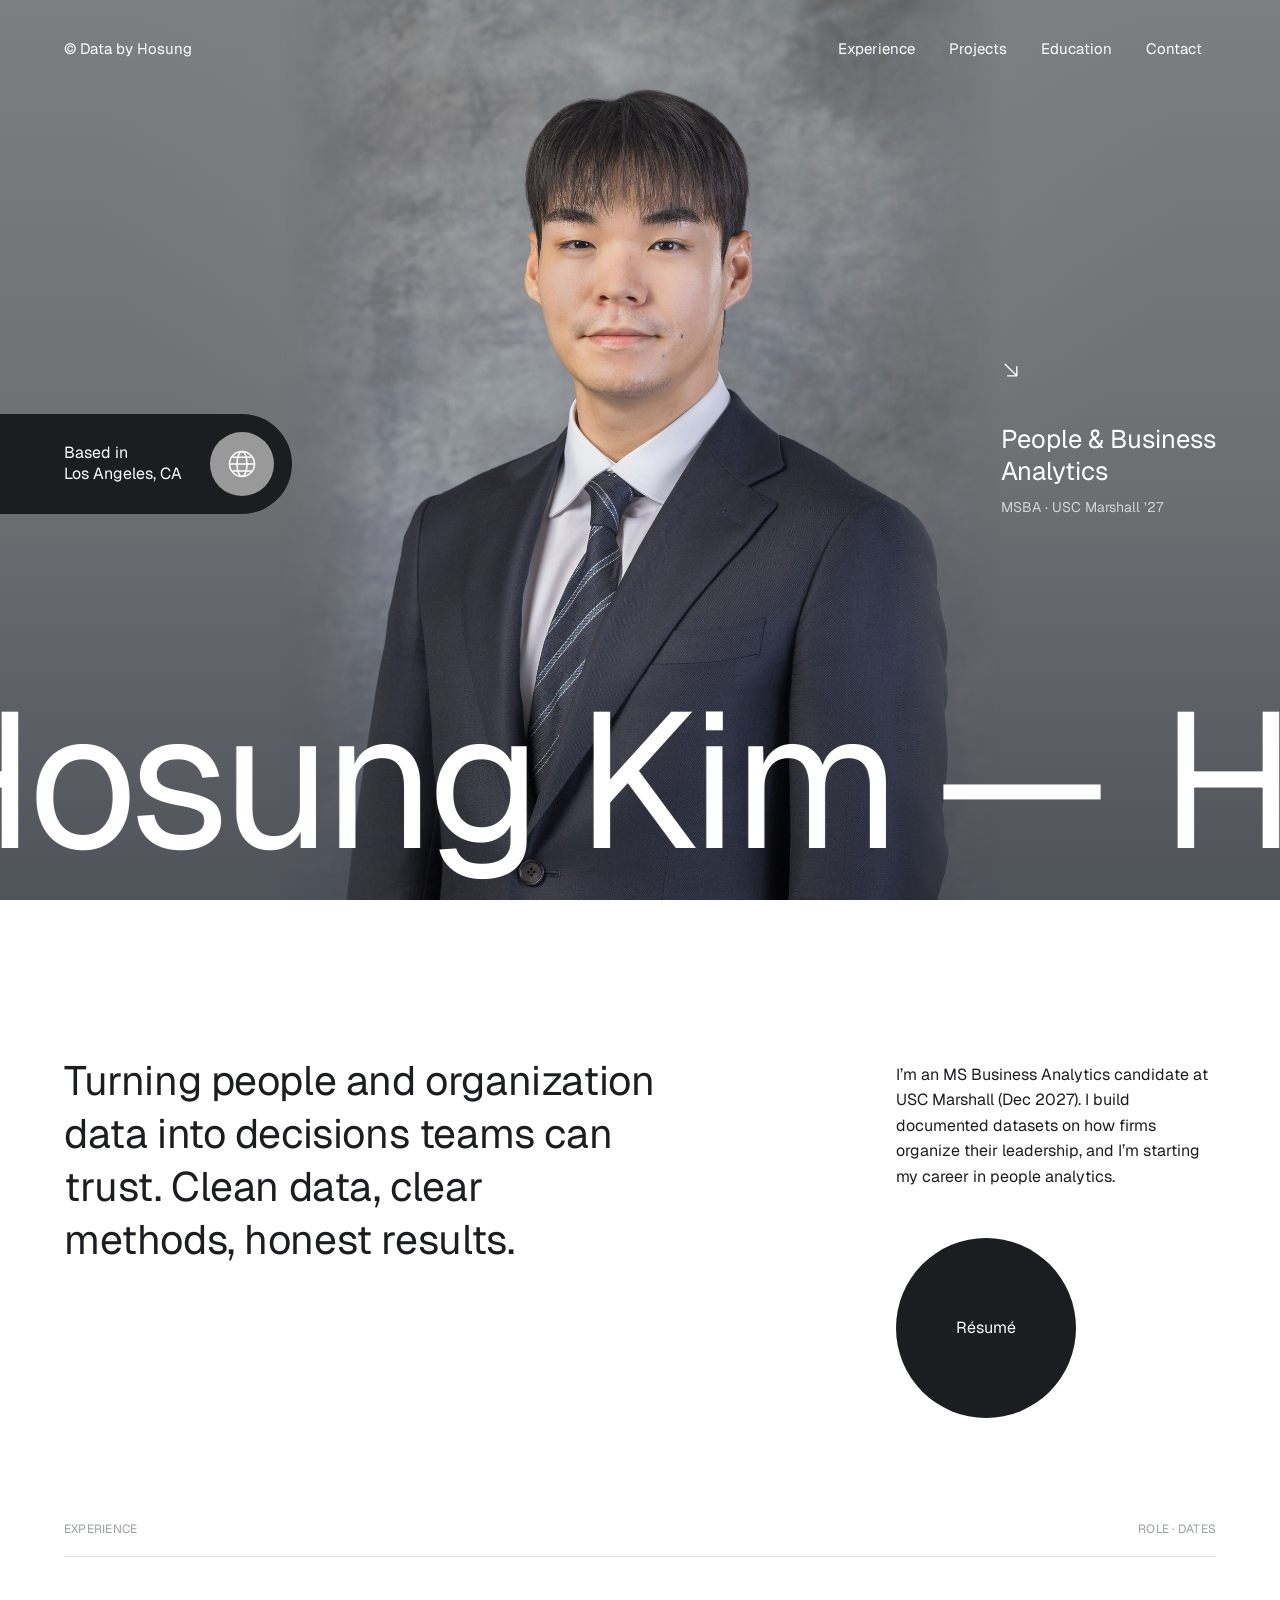
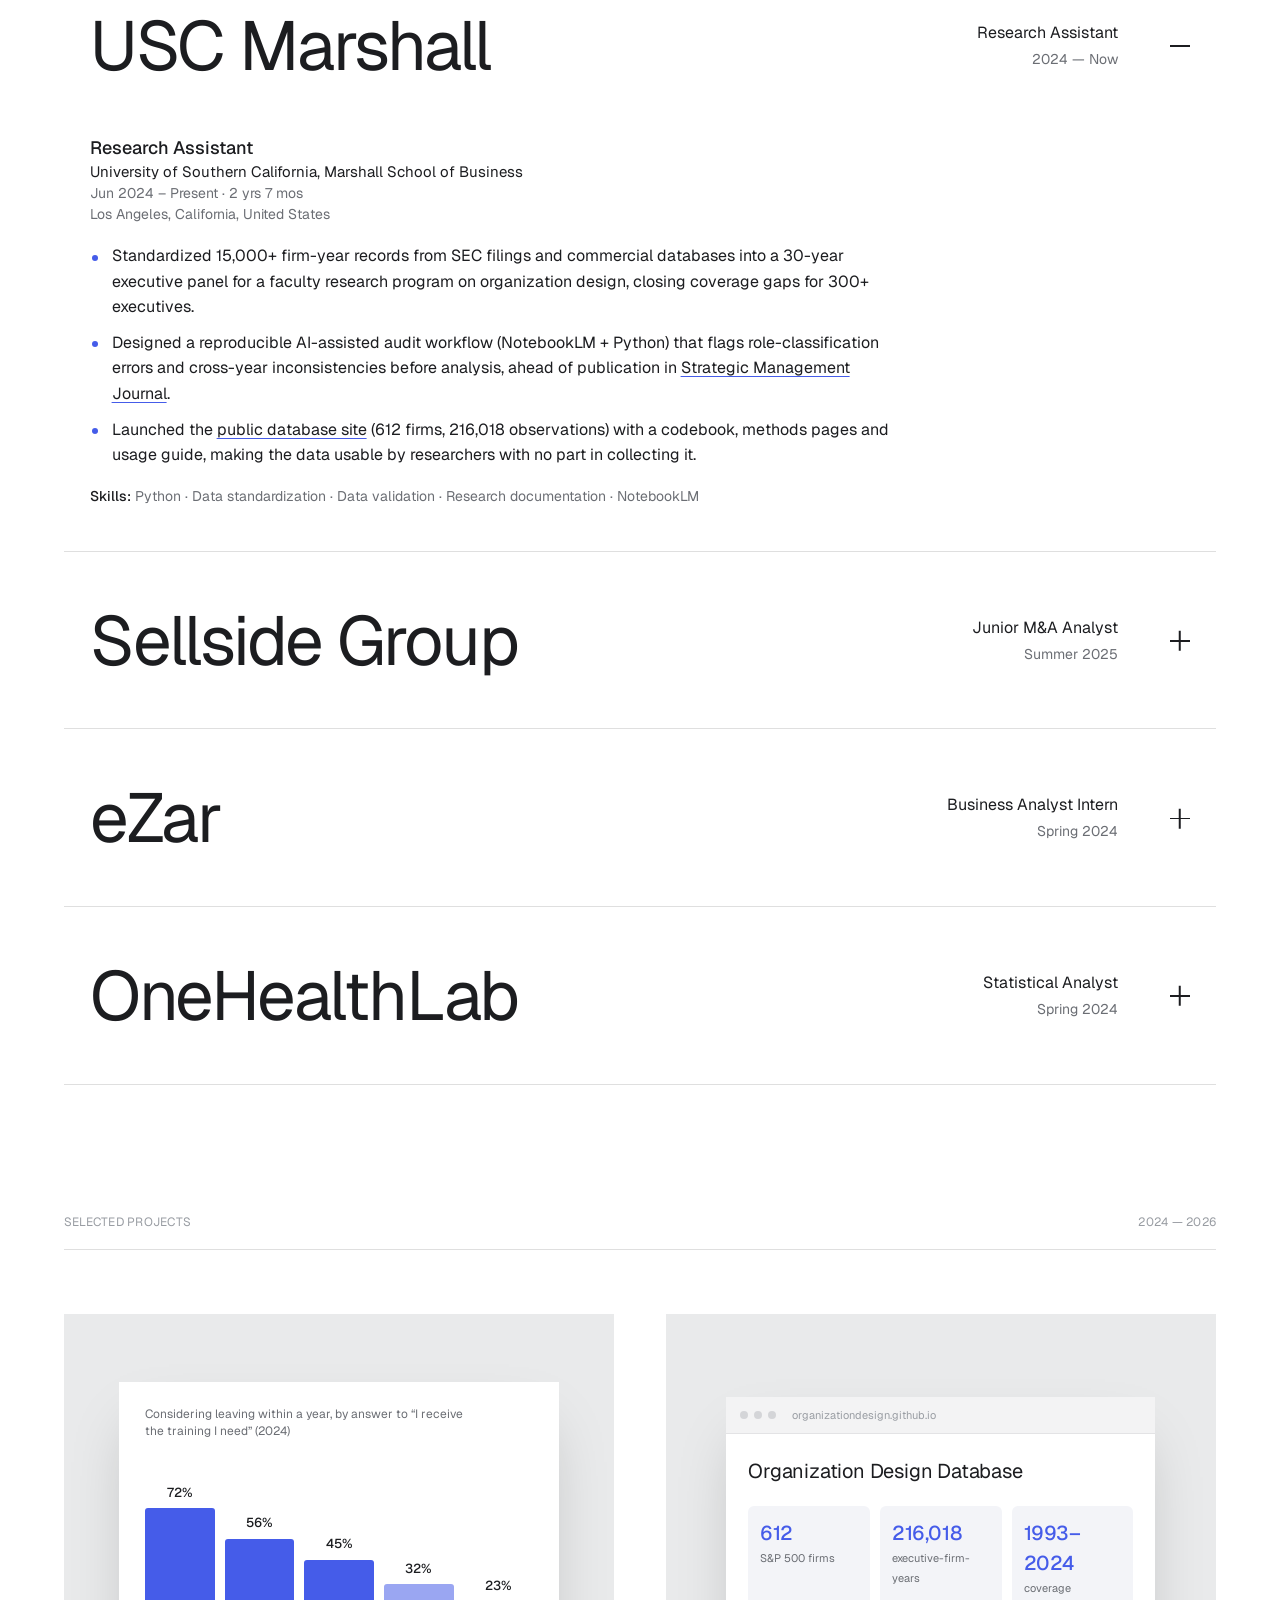
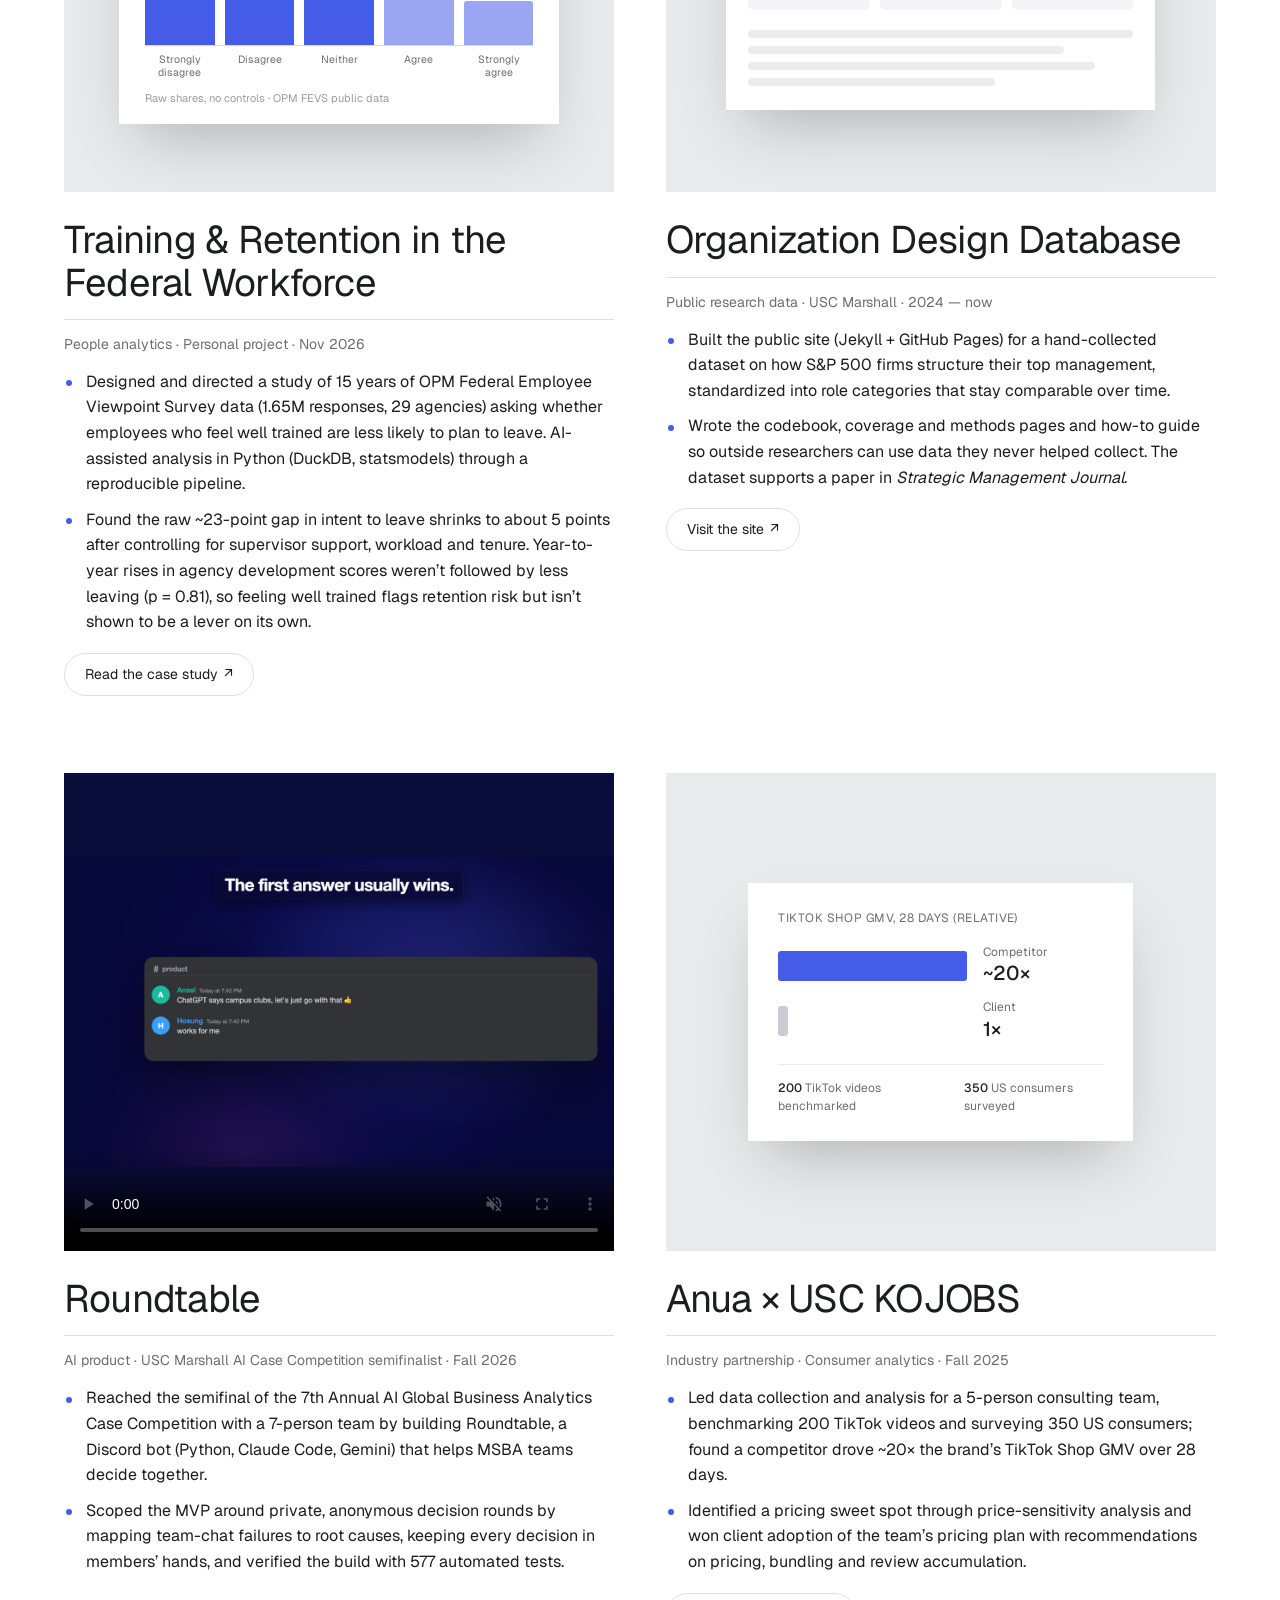
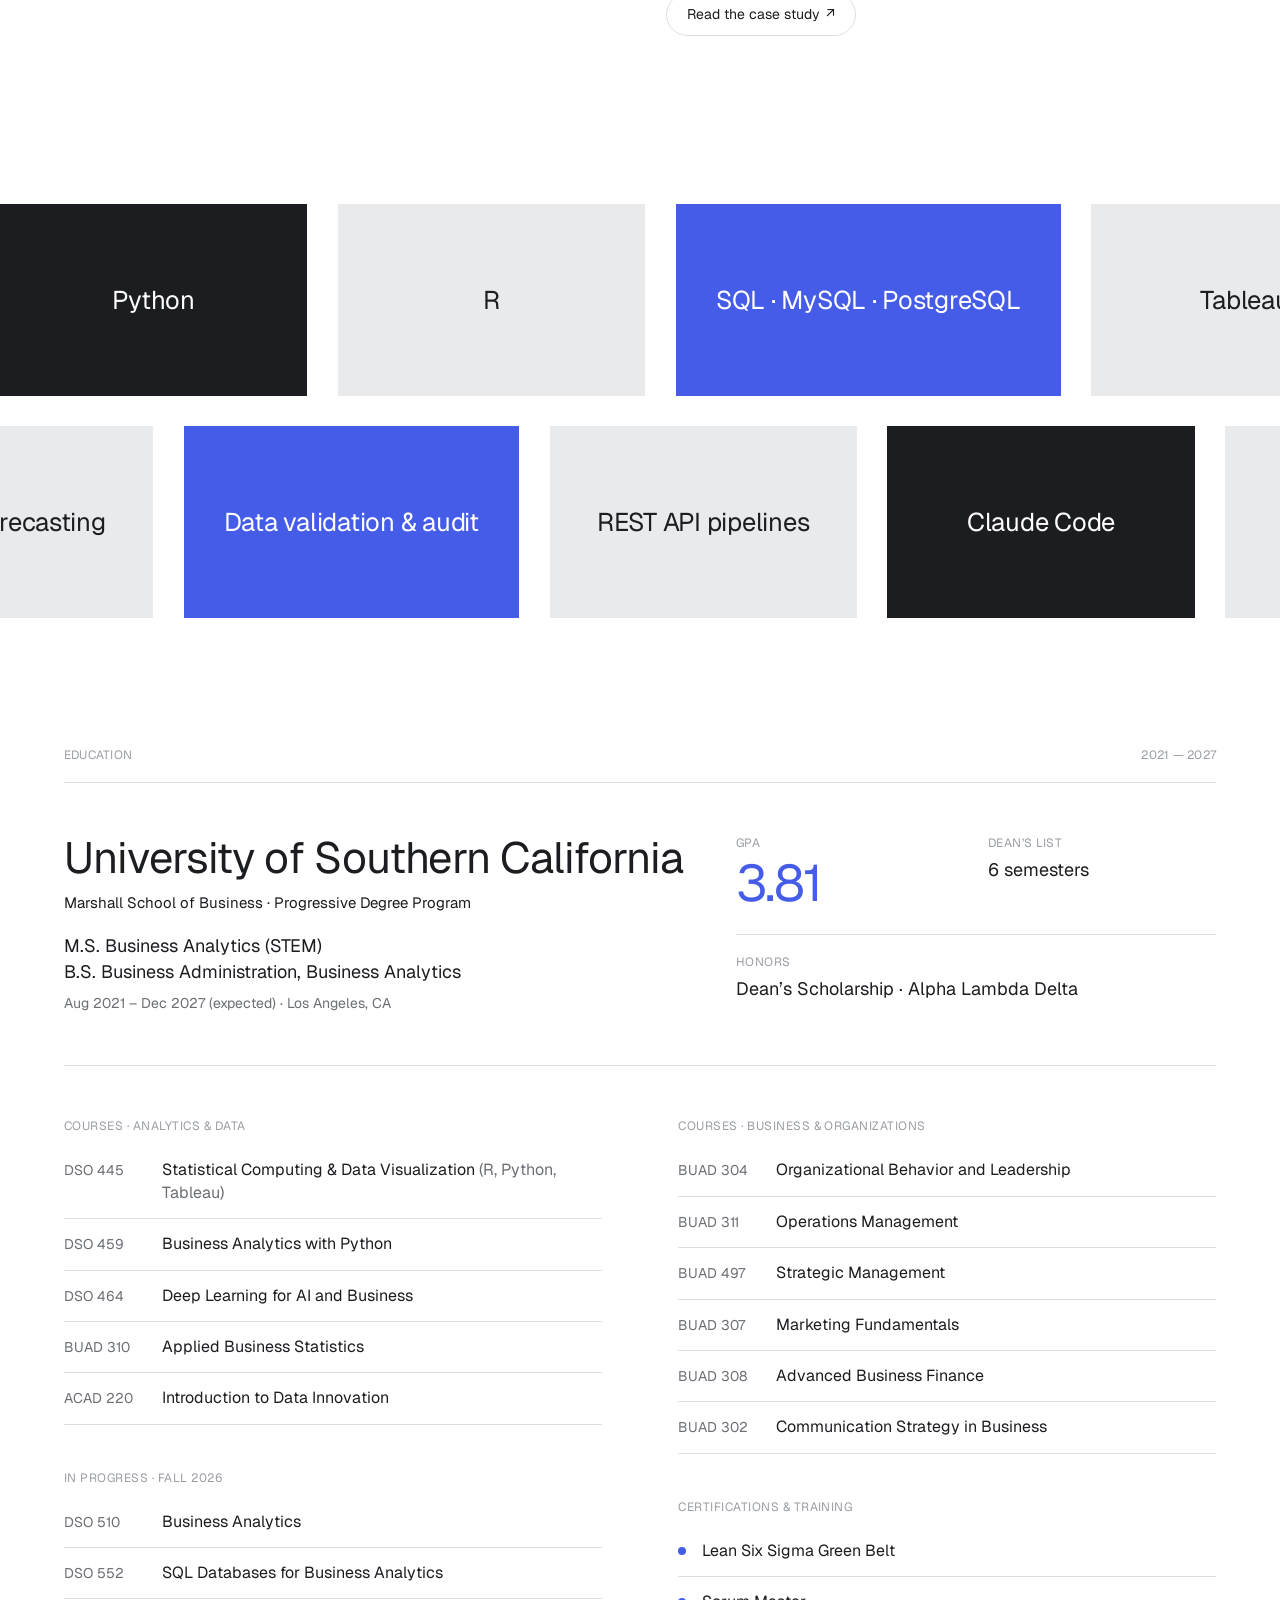
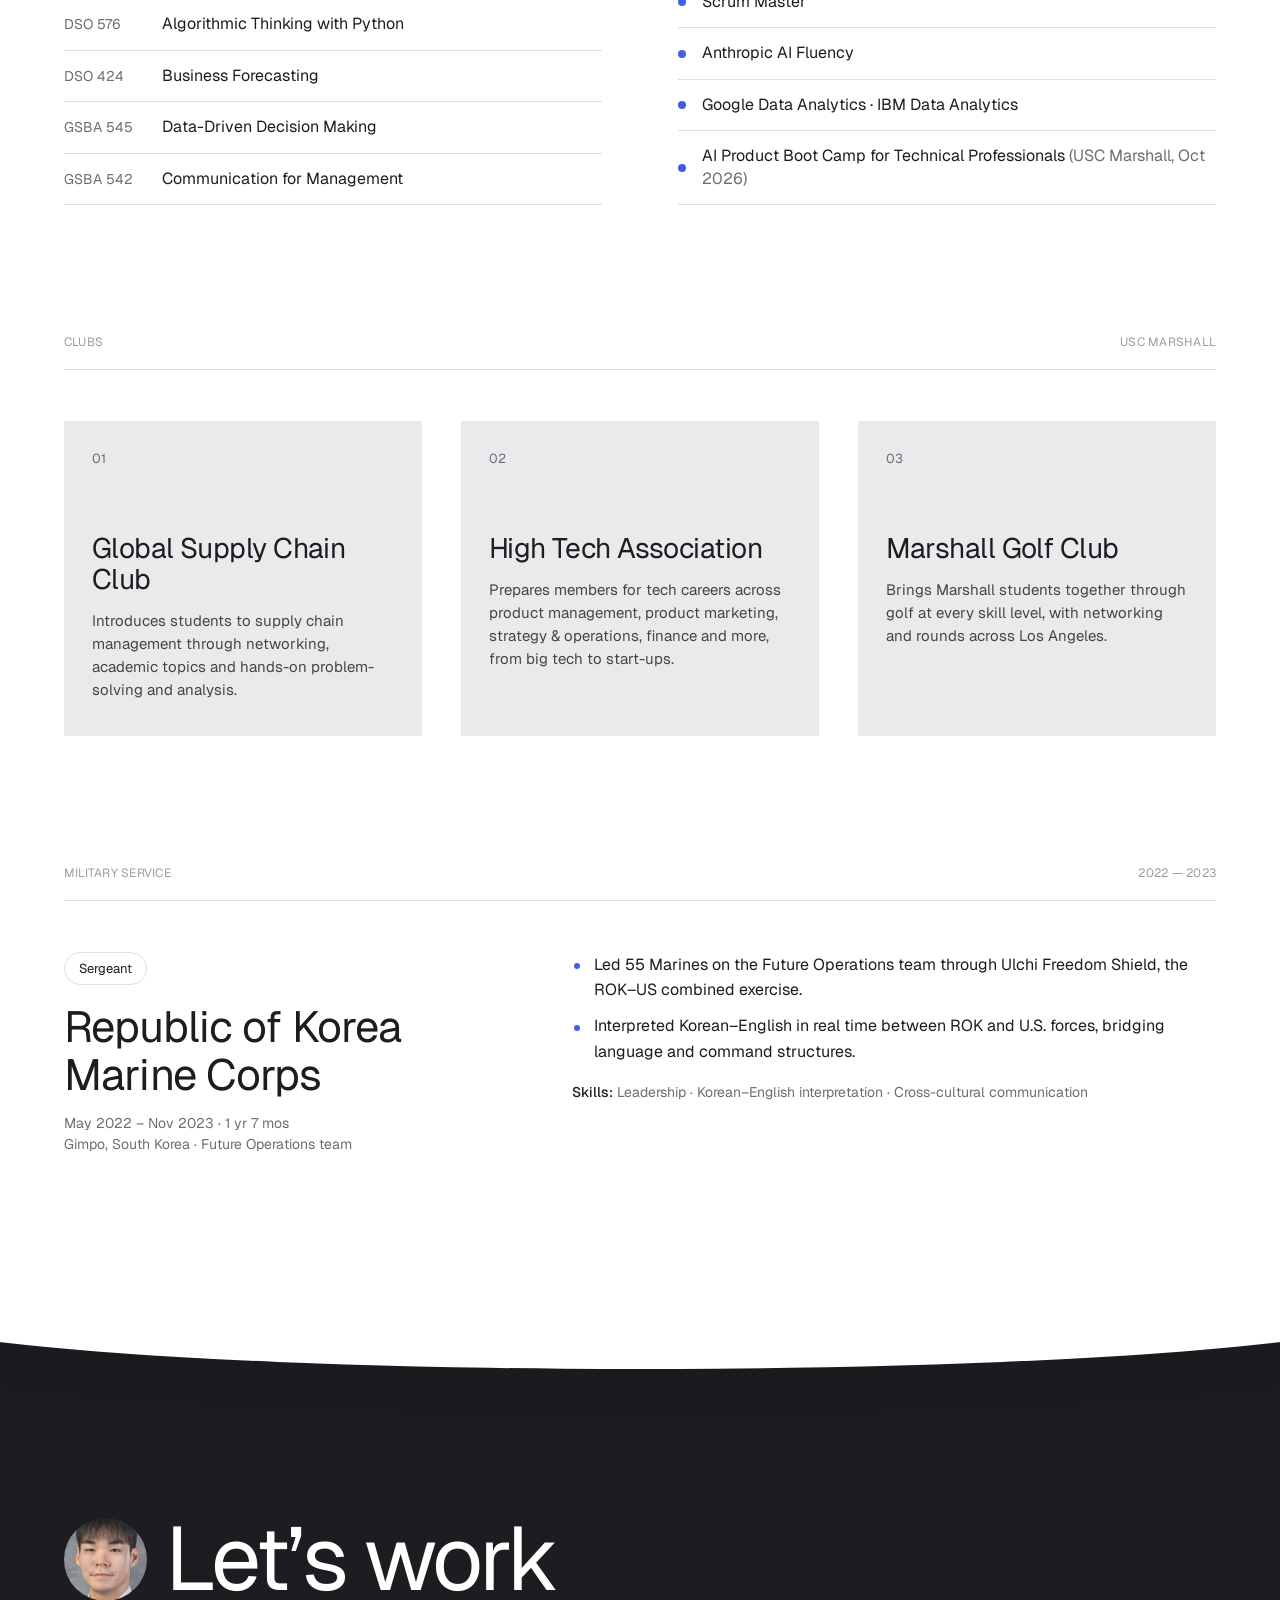
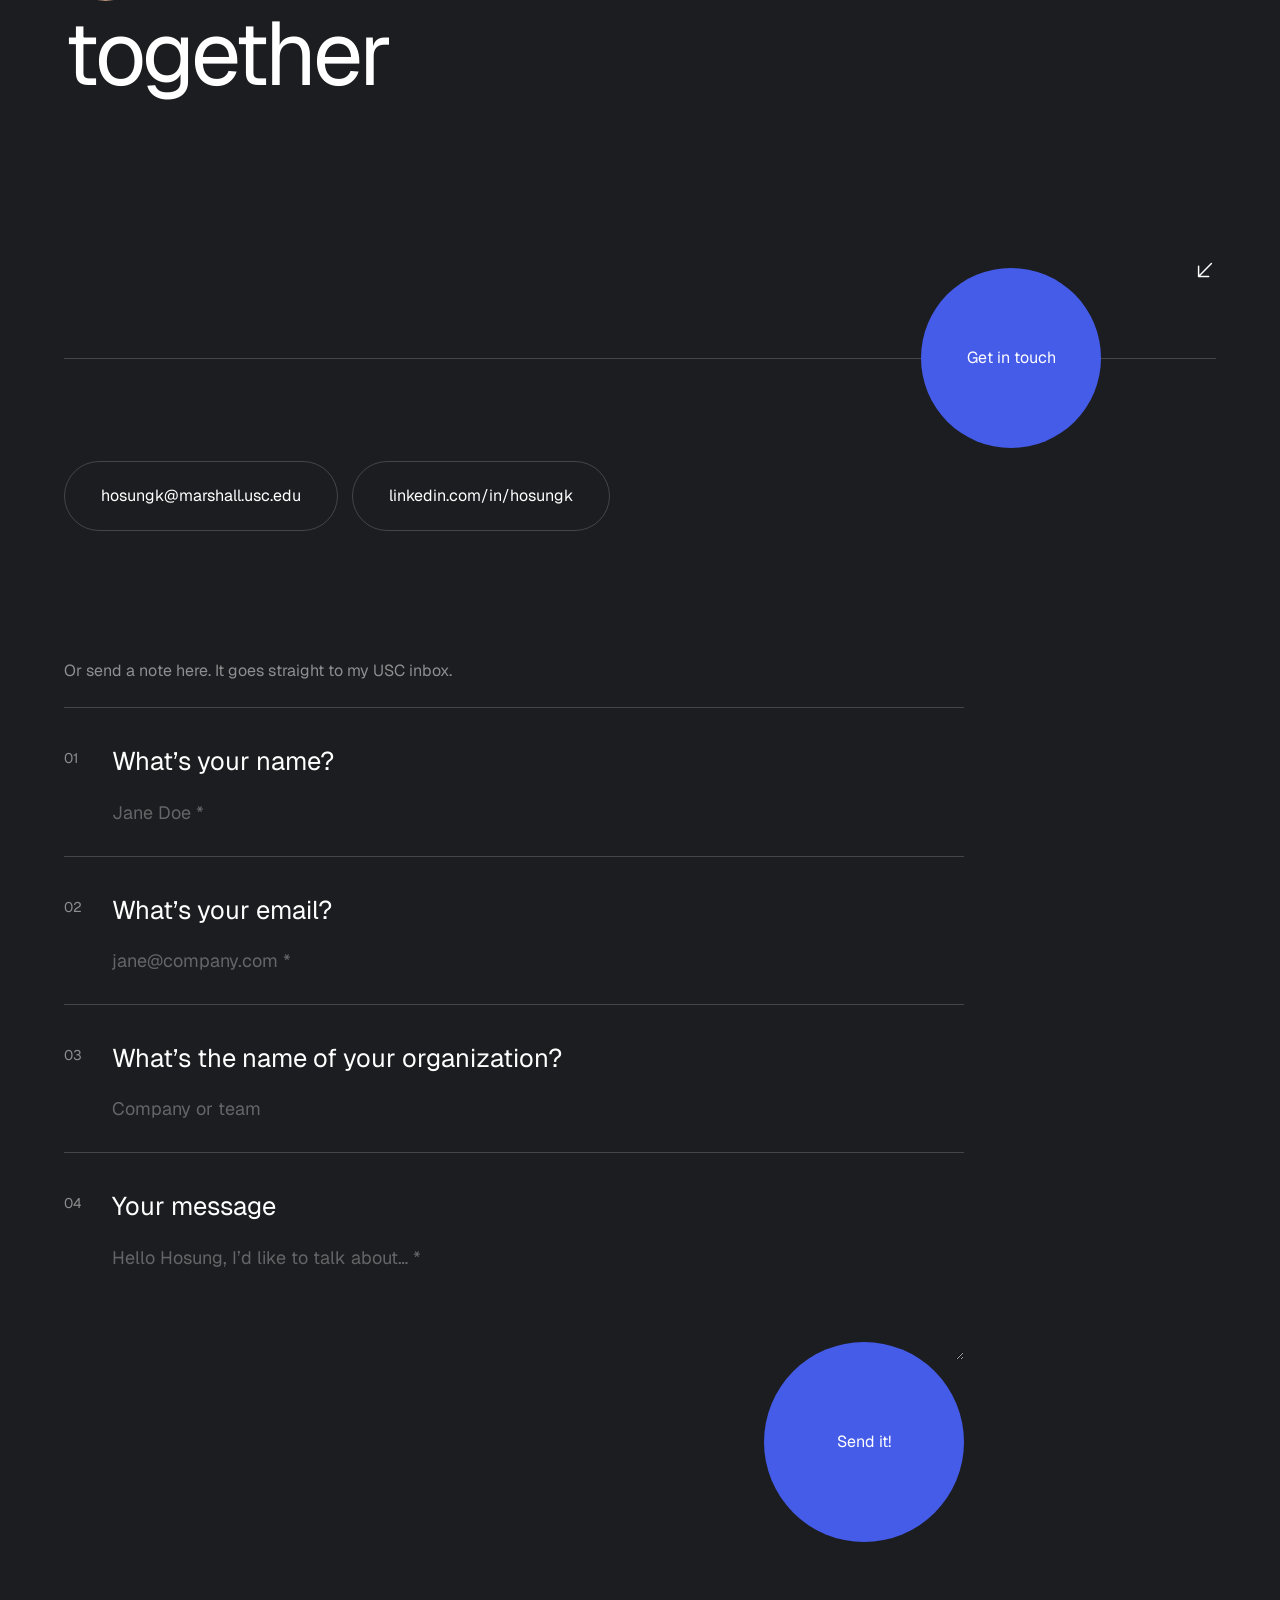
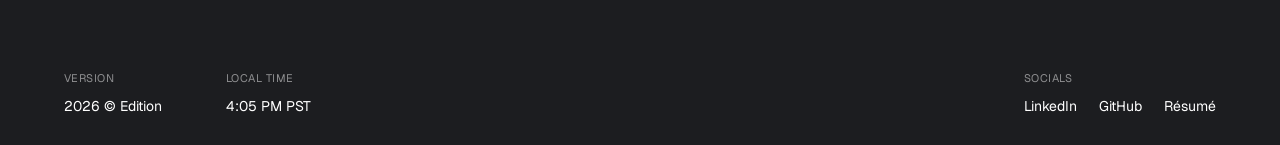
==== index.html @ b9abf01d "Publish personal website Home page, two case studies (FEVS training & retention, Anua x USC KOJOBS)," ====
<!doctype html>
<html lang="en">
<head>
<meta charset="utf-8">
<meta name="viewport" content="width=device-width, initial-scale=1, viewport-fit=cover">
<title>Hosung Kim · People & Business Analytics</title>
<meta name="description" content="Hosung Kim: MS Business Analytics candidate at USC Marshall (December 2027), focused on people analytics and organization data.">
<meta property="og:title" content="Hosung Kim · People & Business Analytics">
<meta property="og:description" content="MSBA candidate at USC Marshall. Research assistant on organization design data; people analytics focus.">
<meta property="og:image" content="assets/hosung-portrait.jpg">
<link rel="icon" href="data:image/svg+xml,%3Csvg xmlns='http://www.w3.org/2000/svg' viewBox='0 0 64 64'%3E%3Ccircle cx='32' cy='32' r='32' fill='%231c1d20'/%3E%3Ctext x='32' y='42' font-family='Arial' font-size='28' fill='white' text-anchor='middle'%3EH%3C/text%3E%3C/svg%3E">
<link rel="preconnect" href="https://fonts.googleapis.com">
<link rel="preconnect" href="https://fonts.gstatic.com" crossorigin>
<link rel="stylesheet" href="https://fonts.googleapis.com/css2?family=Geist:wght@300;400;500;600&display=swap">
<link rel="stylesheet" href="styles.css?v=8">
</head>
<body class="is-loading">

<!-- Preloader: greetings flash, then the panel lifts away with a curved edge -->
<div class="loader" id="loader" aria-hidden="true">
  <p class="loader-word"><span class="dot"></span><span id="loader-word">Hello</span></p>
  <svg class="loader-curve" viewBox="0 0 1000 100" preserveAspectRatio="none"><path d="M0 0 Q500 100 1000 0 Z"/></svg>
</div>

<!-- Top navigation (sits over the hero) -->
<nav class="topnav" aria-label="Main">
  <a class="logo" href="#top" aria-label="Hosung Kim, back to top">
    <span class="copy">©</span>
    <span class="logo-roll"><span class="logo-a">Data by Hosung</span><span class="logo-b">Hosung Kim</span></span>
  </a>
  <ul>
    <li><a class="navlink magnetic" href="#experience">Experience</a></li>
    <li><a class="navlink magnetic" href="#projects">Projects</a></li>
    <li><a class="navlink magnetic" href="#education">Education</a></li>
    <li><a class="navlink magnetic" href="#contact">Contact</a></li>
  </ul>
</nav>

<!-- Floating menu button + slide-out panel (appears after the hero) -->
<button class="menu-btn magnetic" id="menu-btn" type="button" aria-label="Open menu" aria-expanded="false" aria-controls="menu-panel">
  <span class="bars"></span>
</button>
<div class="menu-overlay" id="menu-overlay"></div>
<aside class="menu-panel" id="menu-panel" aria-label="Site menu">
  <svg class="menu-curve" viewBox="0 0 100 1000" preserveAspectRatio="none" aria-hidden="true"><path d="M100 0 Q-100 500 100 1000 Z"/></svg>
  <div class="menu-inner">
    <p class="eyebrow">Navigation</p>
    <ul class="menu-links">
      <li><a href="#top">Home</a></li>
      <li><a href="#experience">Experience</a></li>
      <li><a href="#projects">Projects</a></li>
      <li><a href="#education">Education</a></li>
      <li><a href="#clubs">Clubs</a></li>
      <li><a href="#service">Service</a></li>
      <li><a href="#contact">Contact</a></li>
    </ul>
    <p class="eyebrow">Socials</p>
    <ul class="menu-socials">
      <li><a href="https://www.linkedin.com/in/hosungk" target="_blank" rel="noopener">LinkedIn</a></li>
      <li><a href="https://github.com/HosungKim48" target="_blank" rel="noopener">GitHub</a></li>
      <li><a href="assets/Hosung_Kim_Resume.pdf" target="_blank" rel="noopener">Résumé</a></li>
    </ul>
  </div>
</aside>

<main id="top">

  <!-- ============ HERO ============ -->
  <header class="hero">
    <img class="hero-photo" src="assets/hosung-portrait.jpg" alt="Portrait of Hosung Kim" width="1400" height="1750" fetchpriority="high">

    <div class="hero-pill">
      <p>Based in<br>Los Angeles, CA</p>
      <span class="globe" aria-hidden="true">
        <svg viewBox="0 0 24 24"><circle cx="12" cy="12" r="10"/><ellipse class="spin" cx="12" cy="12" rx="4" ry="10"/><path d="M2 12h20M4.5 6.5h15M4.5 17.5h15"/></svg>
      </span>
    </div>

    <div class="hero-role">
      <svg class="arrow" viewBox="0 0 24 24" aria-hidden="true"><path d="M5 5l14 14M19 8v11H8"/></svg>
      <p>People &amp; Business<br>Analytics</p>
      <p class="sub">MSBA · USC Marshall ’27</p>
    </div>

    <div class="marquee" aria-hidden="true">
      <div class="marquee-track" id="marquee">
        <span>Hosung Kim —</span><span>Hosung Kim —</span><span>Hosung Kim —</span>
      </div>
    </div>
    <h1 class="sr-only">Hosung Kim, people and business analytics</h1>
  </header>

  <!-- ============ INTRO ============ -->
  <section class="intro wrap" aria-label="Introduction">
    <p class="intro-lead reveal">Turning people and organization data into decisions teams can trust. Clean data, clear methods, honest results.</p>
    <div class="intro-side reveal">
      <p>I’m an MS Business Analytics candidate at USC Marshall (Dec 2027). I build documented datasets on how firms organize their leadership, and I’m starting my career in people analytics.</p>
      <a class="circle-btn dark magnetic" href="assets/Hosung_Kim_Resume.pdf" target="_blank" rel="noopener">
        <span class="fill"></span><span class="label">Résumé</span>
      </a>
    </div>
  </section>

  <!-- ============ EXPERIENCE ============ -->
  <section class="experience wrap" id="experience" aria-labelledby="exp-title">
    <div class="sec-head">
      <h2 id="exp-title" class="eyebrow">Experience</h2>
      <span class="eyebrow">Role · Dates</span>
    </div>

    <ul class="exp-list">

      <li class="exp" data-preview="0">
        <button class="exp-row" type="button" aria-expanded="false" aria-controls="exp-1">
          <span class="exp-co">USC Marshall</span>
          <span class="exp-meta"><span class="exp-role">Research Assistant</span><span class="exp-dates">2024 — Now</span></span>
          <span class="plus" aria-hidden="true"></span>
        </button>
        <div class="exp-body" id="exp-1">
          <div class="exp-inner">
            <div class="li-head">
              <div>
                <p class="li-title">Research Assistant</p>
                <p class="li-org">University of Southern California, Marshall School of Business</p>
                <p class="li-dim"><span class="dur" data-start="2024-06" data-end="present">Jun 2024 – Present</span></p>
                <p class="li-dim">Los Angeles, California, United States</p>
              </div>
            </div>
            <ul class="li-bullets">
              <li>Standardized 15,000+ firm-year records from SEC filings and commercial databases into a 30-year executive panel for a faculty research program on organization design, closing coverage gaps for 300+ executives.</li>
              <li>Designed a reproducible AI-assisted audit workflow (NotebookLM + Python) that flags role-classification errors and cross-year inconsistencies before analysis, ahead of publication in <a href="https://sms.onlinelibrary.wiley.com/doi/10.1002/smj.70029" target="_blank" rel="noopener">Strategic Management Journal</a>.</li>
              <li>Launched the <a href="https://organizationdesign.github.io/homepage/" target="_blank" rel="noopener">public database site</a> (612 firms, 216,018 observations) with a codebook, methods pages and usage guide, making the data usable by researchers with no part in collecting it.</li>
            </ul>
            <p class="li-skills"><strong>Skills:</strong> Python · Data standardization · Data validation · Research documentation · NotebookLM</p>
          </div>
        </div>
      </li>

      <li class="exp" data-preview="1">
        <button class="exp-row" type="button" aria-expanded="false" aria-controls="exp-2">
          <span class="exp-co">Sellside Group</span>
          <span class="exp-meta"><span class="exp-role">Junior M&amp;A Analyst</span><span class="exp-dates">Summer 2025</span></span>
          <span class="plus" aria-hidden="true"></span>
        </button>
        <div class="exp-body" id="exp-2">
          <div class="exp-inner">
            <div class="li-head">
              <div>
                <p class="li-title">Junior M&amp;A Analyst</p>
                <p class="li-org">Sellside Group</p>
                <p class="li-dim"><span class="dur" data-start="2025-05" data-end="2025-08">May 2025 – Aug 2025</span></p>
                <p class="li-dim">Dallas, Texas, United States</p>
              </div>
            </div>
            <ul class="li-bullets">
              <li>Presented deal rationale in 8 CEO meetings after running owner outreach for 3 lower-middle-market engagements (one buy-side, two sell-side) ahead of CIM delivery.</li>
              <li>Built repeatable sourcing, screening and outreach workflows by designing a HubSpot screening rubric from client mandate criteria, narrowing 100+ companies to 5 qualified targets.</li>
              <li>Wrote strategic-fit and competitive-dynamics assessments used in client CIMs by analyzing each business’s cost structure, customer concentration and supply-chain position.</li>
            </ul>
            <p class="li-skills"><strong>Skills:</strong> HubSpot CRM · Market screening · Business analysis · Client communication</p>
          </div>
        </div>
      </li>

      <li class="exp" data-preview="2">
        <button class="exp-row" type="button" aria-expanded="false" aria-controls="exp-3">
          <span class="exp-co">eZar</span>
          <span class="exp-meta"><span class="exp-role">Business Analyst Intern</span><span class="exp-dates">Spring 2024</span></span>
          <span class="plus" aria-hidden="true"></span>
        </button>
        <div class="exp-body" id="exp-3">
          <div class="exp-inner">
            <div class="li-head">
              <div>
                <p class="li-title">Business Analyst Intern</p>
                <p class="li-org">eZar · Internship</p>
                <p class="li-dim"><span class="dur" data-start="2024-04" data-end="2024-07">Apr 2024 – Jul 2024</span></p>
                <p class="li-dim">Seoul, South Korea · Hybrid</p>
              </div>
            </div>
            <ul class="li-bullets">
              <li>Built Python scripts that pulled selected financial metrics for a changing list of companies from external data APIs into the web platform, keeping client-facing data current without manual updates.</li>
              <li>Reworked API requests to fetch only the fields the platform displayed, reducing data transferred and speeding up page loads for users.</li>
              <li>Worked with the team to identify which financial metrics mattered most to investors, focusing data collection on the highest-priority figures.</li>
            </ul>
            <p class="li-skills"><strong>Skills:</strong> Python · REST APIs · Data pipelines · Automation</p>
          </div>
        </div>
      </li>

      <li class="exp" data-preview="3">
        <button class="exp-row" type="button" aria-expanded="false" aria-controls="exp-4">
          <span class="exp-co">OneHealthLab</span>
          <span class="exp-meta"><span class="exp-role">Statistical Analyst</span><span class="exp-dates">Spring 2024</span></span>
          <span class="plus" aria-hidden="true"></span>
        </button>
        <div class="exp-body" id="exp-4">
          <div class="exp-inner">
            <div class="li-head">
              <div>
                <p class="li-title">Statistical Analyst</p>
                <p class="li-org">OneHealthLab · Contract</p>
                <p class="li-dim"><span class="dur" data-start="2024-05" data-end="2024-06">May 2024 – Jun 2024</span></p>
                <p class="li-dim">Seoul, South Korea · Hybrid</p>
              </div>
            </div>
            <ul class="li-bullets">
              <li>Built an analysis-ready COVID-19 transmission network in R from raw case-level outbreak records, standardizing inconsistent records and resolving links between cases.</li>
              <li>Applied statistical methods to find patterns in the transmission networks, verifying output accuracy for the research team.</li>
              <li>Built data visualizations that contributed to a study published in <em>Emerging Infectious Diseases</em> (CDC), July 2025.</li>
            </ul>
            <p class="li-skills"><strong>Skills:</strong> R · Data cleaning · Network analysis · Data visualization</p>
          </div>
        </div>
      </li>
    </ul>

    <!-- Cursor-following preview (desktop only) -->
    <div class="preview" id="preview" aria-hidden="true">
      <div class="preview-slider" id="preview-slider">
        <div class="pv pv-1"><span class="pv-k">Executive panel</span><span class="pv-n">15,000+</span><span class="pv-s">firm-year records standardized</span></div>
        <div class="pv pv-2"><span class="pv-k">Deal sourcing</span><span class="pv-n">100+ → 5</span><span class="pv-s">companies screened to qualified targets</span></div>
        <div class="pv pv-3"><span class="pv-k">Data pipelines</span><span class="pv-n">API → web</span><span class="pv-s">client data kept current, no manual pulls</span></div>
        <div class="pv pv-4"><span class="pv-k">Published study</span><span class="pv-n">CDC · EID</span><span class="pv-s">visualizations for a 2025 journal article</span></div>
      </div>
      <span class="preview-cta">Open</span>
    </div>
  </section>

  <!-- ============ PROJECTS ============ -->
  <section class="projects wrap" id="projects" aria-labelledby="proj-title">
    <div class="sec-head">
      <h2 id="proj-title" class="eyebrow">Selected projects</h2>
      <span class="eyebrow">2024 — 2026</span>
    </div>

    <div class="proj-grid">

      <article class="proj reveal">
        <a class="proj-panel" href="projects/fevs.html" aria-label="Read the training and retention case study">
          <div class="mock mock-fevs" aria-hidden="true">
            <p class="fv-k">Considering leaving within a year, by answer to “I receive the training I need” (2024)</p>
            <div class="fv-chart">
              <div class="fv-col"><b>72%</b><i style="--h:72%"></i><span>Strongly<br>disagree</span></div>
              <div class="fv-col"><b>56%</b><i style="--h:56%"></i><span>Disagree</span></div>
              <div class="fv-col"><b>45%</b><i style="--h:45%"></i><span>Neither</span></div>
              <div class="fv-col"><b>32%</b><i style="--h:32%"></i><span>Agree</span></div>
              <div class="fv-col"><b>23%</b><i style="--h:23%"></i><span>Strongly<br>agree</span></div>
            </div>
            <p class="fv-foot">Raw shares, no controls · OPM FEVS public data</p>
          </div>
        </a>
        <div class="proj-text">
          <h3>Training &amp; Retention in the Federal Workforce</h3>
          <p class="proj-tag">People analytics · Personal project · Nov 2026</p>
          <ul>
            <li>Designed and directed a study of 15 years of OPM Federal Employee Viewpoint Survey data (1.65M responses, 29 agencies) asking whether employees who feel well trained are less likely to plan to leave. AI-assisted analysis in Python (DuckDB, statsmodels) through a reproducible pipeline.</li>
            <li>Found the raw ~23-point gap in intent to leave shrinks to about 5 points after controlling for supervisor support, workload and tenure. Year-to-year rises in agency development scores weren’t followed by less leaving (p = 0.81), so feeling well trained flags retention risk but isn’t shown to be a lever on its own.</li>
          </ul>
          <a class="proj-link" href="projects/fevs.html">Read the case study <span aria-hidden="true">↗</span></a>
        </div>
      </article>

      <article class="proj reveal">
        <a class="proj-panel" href="https://organizationdesign.github.io/homepage/" target="_blank" rel="noopener" aria-label="Open the Organization Design Database site">
          <div class="mock mock-db" aria-hidden="true">
            <div class="mock-bar"><i></i><i></i><i></i><span>organizationdesign.github.io</span></div>
            <div class="db-title">Organization Design Database</div>
            <div class="db-stats">
              <div><b>612</b><span>S&amp;P 500 firms</span></div>
              <div><b>216,018</b><span>executive-firm-years</span></div>
              <div><b>1993–2024</b><span>coverage</span></div>
            </div>
            <div class="db-rows"><i></i><i></i><i></i><i></i></div>
          </div>
        </a>
        <div class="proj-text">
          <h3>Organization Design Database</h3>
          <p class="proj-tag">Public research data · USC Marshall · 2024 — now</p>
          <ul>
            <li>Built the public site (Jekyll + GitHub Pages) for a hand-collected dataset on how S&amp;P 500 firms structure their top management, standardized into role categories that stay comparable over time.</li>
            <li>Wrote the codebook, coverage and methods pages and how-to guide so outside researchers can use data they never helped collect. The dataset supports a paper in <em>Strategic Management Journal</em>.</li>
          </ul>
          <a class="proj-link" href="https://organizationdesign.github.io/homepage/" target="_blank" rel="noopener">Visit the site <span aria-hidden="true">↗</span></a>
        </div>
      </article>

      <article class="proj reveal">
        <div class="proj-panel proj-video">
          <video class="rt-video" controls muted loop playsinline preload="none" poster="assets/roundtable-poster.jpg" aria-label="Roundtable 60-second demo video">
            <source src="assets/roundtable-demo.mp4" type="video/mp4">
            <a href="assets/roundtable-demo.mp4">Watch the Roundtable demo video</a>
          </video>
        </div>
        <div class="proj-text">
          <h3>Roundtable</h3>
          <p class="proj-tag">AI product · USC Marshall AI Case Competition semifinalist · Fall 2026</p>
          <ul>
            <li>Reached the semifinal of the 7th Annual AI Global Business Analytics Case Competition with a 7-person team by building Roundtable, a Discord bot (Python, Claude Code, Gemini) that helps MSBA teams decide together.</li>
            <li>Scoped the MVP around private, anonymous decision rounds by mapping team-chat failures to root causes, keeping every decision in members’ hands, and verified the build with 577 automated tests.</li>
          </ul>
        </div>
      </article>

      <article class="proj reveal">
        <a class="proj-panel" href="projects/anua.html" aria-label="Read the Anua case study">
          <div class="mock mock-anua" aria-hidden="true">
            <p class="an-k">TikTok Shop GMV, 28 days (relative)</p>
            <div class="an-bars">
              <div class="an-bar comp"><i></i><span>Competitor<br><b>~20×</b></span></div>
              <div class="an-bar brand"><i></i><span>Client<br><b>1×</b></span></div>
            </div>
            <div class="an-foot"><span><b>200</b> TikTok videos benchmarked</span><span><b>350</b> US consumers surveyed</span></div>
          </div>
        </a>
        <div class="proj-text">
          <h3>Anua × USC KOJOBS</h3>
          <p class="proj-tag">Industry partnership · Consumer analytics · Fall 2025</p>
          <ul>
            <li>Led data collection and analysis for a 5-person consulting team, benchmarking 200 TikTok videos and surveying 350 US consumers; found a competitor drove ~20× the brand’s TikTok Shop GMV over 28 days.</li>
            <li>Identified a pricing sweet spot through price-sensitivity analysis and won client adoption of the team’s pricing plan with recommendations on pricing, bundling and review accumulation.</li>
          </ul>
          <a class="proj-link" href="projects/anua.html">Read the case study <span aria-hidden="true">↗</span></a>
        </div>
      </article>

    </div>
  </section>

  <!-- ============ TOOLKIT (scroll-driven sliding rows) ============ -->
  <section class="toolkit" aria-labelledby="tool-title">
    <h2 id="tool-title" class="sr-only">Skills and tools</h2>
    <div class="slide-row" data-dir="-1">
      <span class="tile t-dark">Python</span><span class="tile">R</span><span class="tile t-blue">SQL · MySQL · PostgreSQL</span><span class="tile">Tableau</span><span class="tile t-dark">Power BI</span><span class="tile">Excel · XLOOKUP · Pivot Tables</span><span class="tile t-blue">Git</span><span class="tile">scikit-learn · XGBoost</span>
    </div>
    <div class="slide-row" data-dir="1">
      <span class="tile">Regression</span><span class="tile t-dark">Quantile regression</span><span class="tile">ARIMA forecasting</span><span class="tile t-blue">Data validation &amp; audit</span><span class="tile">REST API pipelines</span><span class="tile t-dark">Claude Code</span><span class="tile">Lean Six Sigma</span><span class="tile t-blue">Agile / Scrum</span>
    </div>
  </section>

  <!-- ============ EDUCATION & COURSES ============ -->
  <section class="education wrap" id="education" aria-labelledby="edu-title">
    <div class="sec-head">
      <h2 id="edu-title" class="eyebrow">Education</h2>
      <span class="eyebrow">2021 — 2027</span>
    </div>

    <div class="edu-card reveal">
      <div class="edu-main">
        <h3>University of Southern California</h3>
        <p class="li-org">Marshall School of Business · Progressive Degree Program</p>
        <p class="edu-deg">M.S. Business Analytics (STEM)<br>B.S. Business Administration, Business Analytics</p>
        <p class="li-dim">Aug 2021 – Dec 2027 (expected) · Los Angeles, CA</p>
      </div>
      <dl class="edu-facts">
        <div><dt>GPA</dt><dd>3.81</dd></div>
        <div><dt>Dean’s List</dt><dd>6 semesters</dd></div>
        <div><dt>Honors</dt><dd>Dean’s Scholarship · Alpha Lambda Delta</dd></div>
      </dl>
    </div>

    <div class="courses">
      <div class="course-col reveal">
        <h3 class="col-title">Courses · Analytics &amp; data</h3>
        <ul class="course-list">
          <li><span class="code">DSO 445</span><span>Statistical Computing &amp; Data Visualization <em>(R, Python, Tableau)</em></span></li>
          <li><span class="code">DSO 459</span><span>Business Analytics with Python</span></li>
          <li><span class="code">DSO 464</span><span>Deep Learning for AI and Business</span></li>
          <li><span class="code">BUAD 310</span><span>Applied Business Statistics</span></li>
          <li><span class="code">ACAD 220</span><span>Introduction to Data Innovation</span></li>
        </ul>
        <h3 class="col-title">In progress · Fall 2026</h3>
        <ul class="course-list">
          <li><span class="code">DSO 510</span><span>Business Analytics</span></li>
          <li><span class="code">DSO 552</span><span>SQL Databases for Business Analytics</span></li>
          <li><span class="code">DSO 576</span><span>Algorithmic Thinking with Python</span></li>
          <li><span class="code">DSO 424</span><span>Business Forecasting</span></li>
          <li><span class="code">GSBA 545</span><span>Data-Driven Decision Making</span></li>
          <li><span class="code">GSBA 542</span><span>Communication for Management</span></li>
        </ul>
      </div>
      <div class="course-col reveal">
        <h3 class="col-title">Courses · Business &amp; organizations</h3>
        <ul class="course-list">
          <li><span class="code">BUAD 304</span><span>Organizational Behavior and Leadership</span></li>
          <li><span class="code">BUAD 311</span><span>Operations Management</span></li>
          <li><span class="code">BUAD 497</span><span>Strategic Management</span></li>
          <li><span class="code">BUAD 307</span><span>Marketing Fundamentals</span></li>
          <li><span class="code">BUAD 308</span><span>Advanced Business Finance</span></li>
          <li><span class="code">BUAD 302</span><span>Communication Strategy in Business</span></li>
        </ul>
        <h3 class="col-title">Certifications &amp; training</h3>
        <ul class="course-list certs">
          <li><span>Lean Six Sigma Green Belt</span></li>
          <li><span>Scrum Master</span></li>
          <li><span>Anthropic AI Fluency</span></li>
          <li><span>Google Data Analytics · IBM Data Analytics</span></li>
          <li><span>AI Product Boot Camp for Technical Professionals <em>(USC Marshall, Oct 2026)</em></span></li>
        </ul>
      </div>
    </div>
  </section>

  <!-- ============ CLUBS ============ -->
  <section class="clubs wrap" id="clubs" aria-labelledby="club-title">
    <div class="sec-head">
      <h2 id="club-title" class="eyebrow">Clubs</h2>
      <span class="eyebrow">USC Marshall</span>
    </div>
    <ul class="club-list">
      <li class="club reveal">
        <span class="club-no">01</span>
        <h3>Global Supply Chain Club</h3>
        <p>Introduces students to supply chain management through networking, academic topics and hands-on problem-solving and analysis.</p>
      </li>
      <li class="club reveal">
        <span class="club-no">02</span>
        <h3>High Tech Association</h3>
        <p>Prepares members for tech careers across product management, product marketing, strategy &amp; operations, finance and more, from big tech to start-ups.</p>
      </li>
      <li class="club reveal">
        <span class="club-no">03</span>
        <h3>Marshall Golf Club</h3>
        <p>Brings Marshall students together through golf at every skill level, with networking and rounds across Los Angeles.</p>
      </li>
    </ul>
  </section>

  <!-- ============ MILITARY SERVICE ============ -->
  <section class="service wrap" id="service" aria-labelledby="svc-title">
    <div class="sec-head">
      <h2 id="svc-title" class="eyebrow">Military service</h2>
      <span class="eyebrow">2022 — 2023</span>
    </div>
    <div class="svc reveal">
      <div class="svc-left">
        <p class="svc-rank">Sergeant</p>
        <h3>Republic of Korea Marine Corps</h3>
        <p class="li-dim"><span class="dur" data-start="2022-05" data-end="2023-11">May 2022 – Nov 2023</span></p>
        <p class="li-dim">Gimpo, South Korea · Future Operations team</p>
      </div>
      <div class="svc-right">
        <ul class="li-bullets">
          <li>Led 55 Marines on the Future Operations team through Ulchi Freedom Shield, the ROK–US combined exercise.</li>
          <li>Interpreted Korean–English in real time between ROK and U.S. forces, bridging language and command structures.</li>
        </ul>
        <p class="li-skills"><strong>Skills:</strong> Leadership · Korean–English interpretation · Cross-cultural communication</p>
      </div>
    </div>
  </section>

  <!-- Curved edge that flattens as the dark footer scrolls in -->
  <div class="curve-wrap" aria-hidden="true"><div class="curve" id="curve"></div></div>
</main>

<!-- ============ CONTACT ============ -->
<footer class="contact" id="contact">
  <div class="wrap">
    <div class="contact-head">
      <h2><img src="assets/hosung-avatar.jpg" alt="" width="96" height="96" class="avatar">Let’s work<br>together</h2>
      <svg class="arrow contact-arrow" viewBox="0 0 24 24" aria-hidden="true"><path d="M19 5L5 19M5 8v11h11"/></svg>
    </div>

    <div class="contact-line">
      <a class="circle-btn blue magnetic" href="#contact-form" id="touch-btn"><span class="fill"></span><span class="label">Get in touch</span></a>
    </div>

    <div class="pills">
      <a class="pill magnetic" href="mailto:hosungk@marshall.usc.edu"><span class="fill"></span><span class="label">hosungk@marshall.usc.edu</span></a>
      <a class="pill magnetic" href="https://www.linkedin.com/in/hosungk" target="_blank" rel="noopener"><span class="fill"></span><span class="label">linkedin.com/in/hosungk</span></a>
    </div>

    <form class="cform" id="contact-form" novalidate>
      <p class="cform-intro">Or send a note here. It goes straight to my USC inbox.</p>
      <div class="field">
        <span class="num">01</span>
        <label for="f-name">What’s your name?</label>
        <input id="f-name" name="name" type="text" autocomplete="name" placeholder="Jane Doe *" required>
      </div>
      <div class="field">
        <span class="num">02</span>
        <label for="f-email">What’s your email?</label>
        <input id="f-email" name="email" type="email" autocomplete="email" placeholder="jane@company.com *" required>
      </div>
      <div class="field">
        <span class="num">03</span>
        <label for="f-org">What’s the name of your organization?</label>
        <input id="f-org" name="organization" type="text" autocomplete="organization" placeholder="Company or team">
      </div>
      <div class="field">
        <span class="num">04</span>
        <label for="f-msg">Your message</label>
        <textarea id="f-msg" name="message" rows="4" placeholder="Hello Hosung, I’d like to talk about… *" required></textarea>
      </div>
      <!-- Honeypot: bots fill this, people never see it -->
      <input type="text" name="_honey" class="honey" tabindex="-1" autocomplete="off" aria-hidden="true">
      <div class="cform-foot">
        <p class="cform-status" id="form-status" role="status" aria-live="polite"></p>
        <button class="circle-btn blue big magnetic" type="submit" id="send-btn"><span class="fill"></span><span class="label">Send it!</span></button>
      </div>
    </form>

    <div class="footbar">
      <div class="fb-col">
        <span class="fb-k">Version</span><span>2026 © Edition</span>
      </div>
      <div class="fb-col">
        <span class="fb-k">Local time</span><span id="clock">Los Angeles</span>
      </div>
      <div class="fb-col fb-socials">
        <span class="fb-k">Socials</span>
        <span><a href="https://www.linkedin.com/in/hosungk" target="_blank" rel="noopener">LinkedIn</a><a href="https://github.com/HosungKim48" target="_blank" rel="noopener">GitHub</a><a href="assets/Hosung_Kim_Resume.pdf" target="_blank" rel="noopener">Résumé</a></span>
      </div>
    </div>
  </div>
</footer>

<script src="main.js?v=4" defer></script>
</body>
</html>
---- styles.css ----
/* =========================================================
   Hosung Kim — personal site
   Layout language: grey portrait hero with scrolling name,
   white content bands, dark contact footer behind a curved edge.
   ========================================================= */
:root {
  color-scheme: light;
  --bg: #ffffff;
  --ink: #1c1d20;
  --muted: #6b6e74;
  --faint: #999da3;
  --line: rgba(28, 29, 32, 0.14);
  --panel: #e9eaeb;
  --dark: #1c1d20;
  --dark-2: #141517;
  --dark-ink: #ffffff;
  --dark-muted: rgba(255, 255, 255, 0.5);
  --dark-line: rgba(255, 255, 255, 0.18);
  --blue: #455ce9;
  --blue-deep: #334bd3;
  /* sampled from the headshot backdrop: lighter top, cooler sides, darker base */
  --hero-top: #7c7e81;
  --hero-mid: #6c6e72;
  --hero-low: #4f535a;
  --sans: "Geist", "Helvetica Neue", Helvetica, Arial, system-ui, sans-serif;
  --gutter: clamp(16px, 5vw, 80px);
  --ease: cubic-bezier(0.76, 0, 0.24, 1);
  --ease-out: cubic-bezier(0.22, 1, 0.36, 1);
}

* { box-sizing: border-box; margin: 0; padding: 0; }
html { -webkit-text-size-adjust: 100%; scroll-behavior: smooth; overflow-x: hidden; overflow-x: clip; }
@media (prefers-reduced-motion: reduce) { html { scroll-behavior: auto; } }
body {
  background: var(--bg);
  color: var(--ink);
  font-family: var(--sans);
  font-size: 16px;
  line-height: 1.5;
  -webkit-font-smoothing: antialiased;
  overflow-x: hidden;
  overflow-x: clip;
}
body.is-loading { overflow: hidden; }
a { color: inherit; }
img { display: block; max-width: 100%; }
ul { list-style: none; }
button { font: inherit; color: inherit; background: none; border: 0; cursor: pointer; }
:focus-visible { outline: 2px solid var(--blue); outline-offset: 3px; border-radius: 4px; }
.sr-only { position: absolute; width: 1px; height: 1px; overflow: hidden; clip: rect(0 0 0 0); white-space: nowrap; }
.wrap { padding-left: var(--gutter); padding-right: var(--gutter); max-width: 1600px; margin: 0 auto; }
.eyebrow { font-size: 12px; font-weight: 400; letter-spacing: 0.02em; text-transform: uppercase; color: var(--faint); }

/* ---------- Preloader ---------- */
.loader {
  position: fixed; inset: 0; z-index: 100;
  background: var(--dark); color: #fff;
  display: grid; place-items: center;
  transition: transform 0.9s var(--ease);
}
.loader-word { font-size: clamp(36px, 5vw, 56px); display: flex; align-items: center; gap: 14px; opacity: 0; transition: opacity 0.6s; }
.loader.show-word .loader-word { opacity: 1; }
.loader-word .dot { width: 10px; height: 10px; border-radius: 50%; background: #fff; }
.loader-curve { position: absolute; left: 0; top: 100%; width: 100%; height: 12vh; fill: var(--dark); transition: height 0.9s var(--ease); }
.loader.done { transform: translateY(-112vh); }
.loader.done .loader-curve { height: 0; }

/* ---------- Top nav ---------- */
.topnav {
  position: absolute; z-index: 5; top: 0; left: 0; right: 0;
  display: flex; justify-content: space-between; align-items: center;
  padding: calc(28px + env(safe-area-inset-top, 0px)) var(--gutter) 0;
  color: #fff;
}
.logo { display: flex; align-items: center; gap: 4px; text-decoration: none; font-size: 15px; }
.logo .copy { display: inline-block; transition: transform 0.6s var(--ease-out); }
.logo:hover .copy { transform: rotate(360deg); }
.logo-roll { position: relative; overflow: hidden; display: inline-flex; white-space: nowrap; }
.logo-a, .logo-b { transition: transform 0.6s var(--ease-out), opacity 0.4s; }
.logo-b { position: absolute; left: 0; top: 0; transform: translateY(110%); }
.logo:hover .logo-a { transform: translateY(-110%); }
.logo:hover .logo-b { transform: translateY(0); }
.topnav ul { display: flex; gap: 6px; }
.navlink { position: relative; display: inline-block; padding: 10px 14px; font-size: 15px; text-decoration: none; }
.navlink::after { content: ""; position: absolute; left: 50%; bottom: 0; width: 5px; height: 5px; border-radius: 50%; background: currentColor; transform: translateX(-50%) scale(0); transition: transform 0.3s var(--ease-out); }
.navlink:hover::after { transform: translateX(-50%) scale(1); }

/* ---------- Floating menu ---------- */
.menu-btn {
  position: fixed; z-index: 30; top: 24px; right: var(--gutter);
  width: 76px; height: 76px; border-radius: 50%;
  background: var(--dark); display: grid; place-items: center;
  transform: scale(0); transition: transform 0.45s var(--ease-out), background 0.3s;
  box-shadow: 0 6px 24px rgba(0, 0, 0, 0.18), inset 0 0 0 1px rgba(255, 255, 255, 0.16);
}
.menu-btn.visible { transform: scale(1); }
.menu-btn:hover, .menu-btn.open { background: var(--blue); }
.menu-btn .bars, .menu-btn .bars::before { display: block; width: 26px; height: 1.5px; background: #fff; position: relative; transition: transform 0.35s var(--ease-out), top 0.35s; }
.menu-btn .bars { background: transparent; }
.menu-btn .bars::before, .menu-btn .bars::after { content: ""; position: absolute; left: 0; width: 26px; height: 1.5px; background: #fff; transition: transform 0.35s var(--ease-out), top 0.35s; }
.menu-btn .bars::before { top: -4px; }
.menu-btn .bars::after { top: 4px; }
.menu-btn.open .bars::before { top: 0; transform: rotate(45deg); }
.menu-btn.open .bars::after { top: 0; transform: rotate(-45deg); }

.menu-overlay { position: fixed; inset: 0; z-index: 20; background: rgba(0, 0, 0, 0.25); opacity: 0; pointer-events: none; transition: opacity 0.5s; }
.menu-overlay.open { opacity: 1; pointer-events: auto; }
.menu-panel {
  position: fixed; z-index: 25; top: 0; right: 0; height: 100%;
  width: min(480px, 100vw); background: var(--dark); color: #fff;
  transform: translateX(calc(100% + 140px)); transition: transform 0.8s var(--ease);
}
.menu-panel.open { transform: translateX(0); }
.menu-curve { position: absolute; top: 0; right: 100%; width: 100px; height: 100%; fill: var(--dark); transition: width 0.8s var(--ease); pointer-events: none; }
.menu-panel.open .menu-curve { width: 0; }
.menu-inner { height: 100%; overflow-y: auto; padding: 120px clamp(28px, 6vw, 72px) 48px; display: flex; flex-direction: column; }
.menu-inner .eyebrow { color: var(--dark-muted); padding-bottom: 18px; border-bottom: 1px solid var(--dark-line); margin-bottom: 28px; }
.menu-links { margin-bottom: 56px; }
.menu-links a { display: inline-block; font-size: clamp(36px, 5vw, 52px); line-height: 1.25; text-decoration: none; transition: transform 0.35s var(--ease-out); }
.menu-links a:hover { transform: translateX(10px); }
.menu-socials { display: flex; gap: 24px; flex-wrap: wrap; }
.menu-socials a { text-decoration: none; font-size: 15px; }
.menu-socials a:hover { text-decoration: underline; }

/* ---------- Hero ---------- */
.hero {
  position: relative; height: 100vh; height: 100svh; min-height: 560px;
  overflow: hidden; color: #fff;
  background:
    radial-gradient(ellipse 60% 70% at 50% 20%, #808286 0%, transparent 70%),
    linear-gradient(180deg, var(--hero-top) 0%, var(--hero-mid) 55%, var(--hero-low) 100%);
}
.hero-photo {
  position: absolute; left: 50%; bottom: 0; height: 100%; width: auto; max-width: none;
  transform: translateX(-50%);
  /* feather the photo's edges into the backdrop so a 4:5 photo blends on a wide screen */
  -webkit-mask-image: linear-gradient(90deg, transparent 0%, #000 16%, #000 84%, transparent 100%);
  mask-image: linear-gradient(90deg, transparent 0%, #000 16%, #000 84%, transparent 100%);
}
.hero-pill {
  position: absolute; z-index: 3; left: 0; top: 46%;
  display: flex; align-items: center; gap: 28px;
  padding: 18px 18px 18px var(--gutter);
  background: var(--dark); border-radius: 0 999px 999px 0;
  font-size: 16px; line-height: 1.3;
}
.globe { width: 64px; height: 64px; border-radius: 50%; background: #999; display: grid; place-items: center; }
.globe svg { width: 30px; height: 30px; fill: none; stroke: #fff; stroke-width: 1.2; }
.globe .spin { transform-origin: 12px 12px; animation: globe 6s linear infinite; }
@keyframes globe { 0% { transform: scaleX(1); } 50% { transform: scaleX(-1); } 100% { transform: scaleX(1); } }

.hero-role { position: absolute; z-index: 3; right: var(--gutter); top: 40%; font-size: clamp(20px, 2vw, 30px); line-height: 1.25; }
.hero-role .arrow { width: 20px; height: 20px; margin-bottom: 36px; }
.hero-role .sub { font-size: 14px; color: rgba(255, 255, 255, 0.7); margin-top: 12px; }
.arrow { fill: none; stroke: currentColor; stroke-width: 1.6; stroke-linecap: round; stroke-linejoin: round; }

.marquee { position: absolute; z-index: 2; left: 0; bottom: 2vh; width: 100%; overflow: hidden; pointer-events: none; }
.marquee-track { display: flex; width: max-content; will-change: transform; }
.marquee-track span { font-size: clamp(96px, 15vw, 240px); font-weight: 400; letter-spacing: -0.035em; line-height: 1.05; white-space: nowrap; padding-right: 0.3em; }

/* ---------- Intro ---------- */
.intro { display: grid; grid-template-columns: 1fr minmax(240px, 320px); gap: clamp(32px, 8vw, 140px); padding-top: clamp(80px, 12vw, 160px); padding-bottom: clamp(60px, 8vw, 120px); }
.intro-lead { font-size: clamp(26px, 3.2vw, 44px); line-height: 1.3; letter-spacing: -0.01em; max-width: 22ch; }
.intro-side { display: flex; flex-direction: column; gap: 48px; align-items: flex-start; padding-top: 8px; color: var(--ink); }
.intro-side p { font-size: 16px; line-height: 1.6; }

/* ---------- Circle buttons & pills (with rising fill) ---------- */
.circle-btn {
  position: relative; overflow: hidden; isolation: isolate;
  display: grid; place-items: center;
  width: 180px; height: 180px; border-radius: 50%;
  text-decoration: none; font-size: 16px;
}
.circle-btn.big { width: 200px; height: 200px; }
.circle-btn.dark { background: var(--dark); color: #fff; }
.circle-btn.blue { background: var(--blue); color: #fff; }
.circle-btn .fill, .pill .fill {
  position: absolute; z-index: -1; left: -10%; top: 100%; width: 120%; height: 160%;
  border-radius: 50%; background: var(--blue); transition: top 0.6s var(--ease-out);
}
.circle-btn.blue .fill { background: var(--blue-deep); }
.circle-btn:hover .fill, .pill:hover .fill { top: -30%; }
.circle-btn .label, .pill .label { position: relative; pointer-events: none; }
.magnetic { will-change: transform; }

/* ---------- Section heads ---------- */
.sec-head { display: flex; justify-content: space-between; padding-bottom: 18px; border-bottom: 1px solid var(--line); }

/* ---------- Experience list ---------- */
.experience { padding-bottom: clamp(80px, 10vw, 140px); position: relative; }
.exp { border-bottom: 1px solid var(--line); }
.exp-row {
  width: 100%; display: grid; grid-template-columns: 1fr auto 48px; align-items: center; gap: 24px;
  padding: clamp(28px, 4.2vw, 56px) clamp(0px, 2vw, 32px); text-align: left;
  transition: padding 0.5s var(--ease-out), opacity 0.4s;
}
.exp-co { font-size: clamp(32px, 5.4vw, 80px); line-height: 1; letter-spacing: -0.03em; font-weight: 400; transition: transform 0.5s var(--ease-out); }
.exp-meta { display: flex; flex-direction: column; align-items: flex-end; gap: 4px; font-size: 16px; text-align: right; }
.exp-dates { color: var(--muted); font-size: 14px; }
.plus { position: relative; width: 20px; height: 20px; justify-self: end; }
.plus::before, .plus::after { content: ""; position: absolute; left: 0; top: 50%; width: 20px; height: 1.5px; background: var(--ink); transition: transform 0.4s var(--ease-out); }
.plus::after { transform: rotate(90deg); }
.exp-row[aria-expanded="true"] .plus::after { transform: rotate(0deg); }
@media (hover: hover) and (pointer: fine) {
  .exp-list:hover .exp-row { opacity: 0.35; }
  .exp-list .exp-row:hover, .exp-list .exp-row[aria-expanded="true"] { opacity: 1; }
  .exp-row:hover .exp-co { transform: translateX(-10px); }
}
.exp-body { display: grid; grid-template-rows: 0fr; transition: grid-template-rows 0.6s var(--ease-out); }
.exp-body > .exp-inner { overflow: hidden; }
.exp.open .exp-body { grid-template-rows: 1fr; }
.exp-inner { padding: 0 clamp(0px, 2vw, 32px); }
.exp.open .exp-inner { padding-bottom: 44px; }

/* LinkedIn-style experience card */
.li-head { display: flex; gap: 16px; margin-bottom: 18px; }
.li-title { font-size: 18px; font-weight: 500; }
.li-org { font-size: 15px; color: var(--ink); }
.li-dim { font-size: 14px; color: var(--muted); }
.li-bullets { max-width: 820px; display: grid; gap: 10px; }
.li-bullets li { position: relative; padding-left: 22px; font-size: 16px; line-height: 1.6; }
.li-bullets li::before { content: ""; position: absolute; left: 2px; top: 0.72em; width: 6px; height: 6px; border-radius: 50%; background: var(--blue); }
.li-bullets a { text-decoration-color: var(--blue); text-underline-offset: 3px; }
.li-skills { margin-top: 18px; font-size: 14px; color: var(--muted); }
.li-skills strong { color: var(--ink); font-weight: 500; }

/* Cursor-following preview */
.preview {
  position: fixed; z-index: 15; left: 0; top: 0; width: 380px; height: 300px;
  pointer-events: none; overflow: visible;
  transform: translate(-50%, -50%) scale(0); transition: transform 0.4s var(--ease-out);
}
.preview.active { transform: translate(-50%, -50%) scale(1); }
.preview-slider { position: absolute; inset: 0; overflow: hidden; }
.preview-slider { display: flex; flex-direction: column; }
.pv { flex: 0 0 300px; display: flex; flex-direction: column; justify-content: center; padding: 36px; gap: 6px; transition: transform 0.5s var(--ease-out); }
.pv-k { font-size: 12px; text-transform: uppercase; letter-spacing: 0.04em; opacity: 0.7; }
.pv-n { font-size: 54px; letter-spacing: -0.03em; line-height: 1.05; }
.pv-s { font-size: 15px; opacity: 0.85; max-width: 26ch; }
.pv-1 { background: #24324f; color: #fff; }
.pv-2 { background: #d9ddd3; color: var(--ink); }
.pv-3 { background: #3b3f46; color: #fff; }
.pv-4 { background: #e7dfd3; color: var(--ink); }
.preview-cta { position: absolute; left: 50%; top: 50%; width: 80px; height: 80px; margin: -40px 0 0 -40px; border-radius: 50%; background: var(--blue); color: #fff; display: grid; place-items: center; font-size: 14px; transform: translate(110px, 90px); }

/* ---------- Projects ---------- */
.projects { padding-bottom: clamp(80px, 10vw, 140px); }
.proj-grid { display: grid; grid-template-columns: repeat(2, minmax(0, 1fr)); gap: clamp(40px, 6vw, 96px) clamp(24px, 4vw, 64px); padding-top: clamp(40px, 5vw, 72px); }
.proj-panel { display: grid; place-items: center; aspect-ratio: 1.15 / 1; background: var(--panel); overflow: hidden; text-decoration: none; }
.proj-panel .mock { transition: transform 0.7s var(--ease-out); }
.proj-panel:hover .mock { transform: scale(1.04); }
.proj-text { padding-top: 26px; }
.proj-text h3 { font-size: clamp(28px, 3vw, 44px); font-weight: 400; letter-spacing: -0.02em; line-height: 1.1; padding-bottom: 16px; border-bottom: 1px solid var(--line); margin-bottom: 14px; }
.proj-tag { font-size: 14px; color: var(--muted); margin-bottom: 14px; }
.proj-text ul { display: grid; gap: 10px; }
.proj-text li { position: relative; padding-left: 22px; line-height: 1.6; }
.proj-text li::before { content: ""; position: absolute; left: 2px; top: 0.72em; width: 6px; height: 6px; border-radius: 50%; background: var(--blue); }

.proj-link { display: inline-flex; gap: 6px; margin-top: 18px; padding: 10px 20px; border: 1px solid var(--line); border-radius: 999px; font-size: 14px; text-decoration: none; transition: background 0.3s, color 0.3s, border-color 0.3s; }
.proj-link:hover { background: var(--dark); color: #fff; border-color: var(--dark); }

/* Video panel: letterboxed on a navy that matches the demo's background */
.proj-video { background: #0a0c3a; }
.rt-video { width: 100%; height: 100%; object-fit: contain; display: block; background: #0a0c3a; }

/* Mock panels (typographic stand-ins for screenshots) */
.mock { width: 78%; background: #fff; box-shadow: 0 30px 60px -20px rgba(0, 0, 0, 0.25); font-size: 13px; }
.mock-bar { display: flex; align-items: center; gap: 6px; padding: 10px 14px; background: #f3f3f4; border-bottom: 1px solid #e3e3e5; color: var(--faint); font-size: 11px; }
.mock-bar i { width: 8px; height: 8px; border-radius: 50%; background: #d4d5d8; }
.mock-bar span { margin-left: 10px; }
.db-title { padding: 22px 22px 6px; font-size: 20px; letter-spacing: -0.01em; }
.db-stats { display: grid; grid-template-columns: repeat(3, 1fr); gap: 10px; padding: 14px 22px; }
.db-stats div { background: #f3f4f8; padding: 12px; border-radius: 6px; }
.db-stats b { display: block; font-size: 20px; font-weight: 500; color: var(--blue); letter-spacing: -0.02em; }
.db-stats span { font-size: 11px; color: var(--muted); }
.db-rows { padding: 6px 22px 24px; display: grid; gap: 8px; }
.db-rows i { display: block; height: 8px; border-radius: 4px; background: #ececee; }
.db-rows i:nth-child(2) { width: 82%; } .db-rows i:nth-child(3) { width: 90%; } .db-rows i:nth-child(4) { width: 64%; }

.mock-rt { background: #2b2d31; color: #e8e9ea; padding: 22px; border-radius: 10px; }
.rt-head { display: flex; align-items: center; gap: 10px; margin-bottom: 16px; }
.rt-badge { width: 30px; height: 30px; border-radius: 50%; background: var(--blue); display: grid; place-items: center; font-size: 11px; font-weight: 600; color: #fff; }
.rt-chip { margin-left: auto; font-size: 11px; padding: 4px 10px; border-radius: 999px; background: rgba(255, 255, 255, 0.08); color: #b5b8bd; }
.rt-q { font-size: 15px; margin-bottom: 14px; }
.rt-opt { position: relative; padding: 10px 12px; margin-bottom: 8px; border-radius: 6px; background: rgba(255, 255, 255, 0.05); overflow: hidden; }
.rt-opt span { position: relative; z-index: 1; }
.rt-opt i { position: absolute; left: 0; top: 0; bottom: 0; width: var(--w); background: rgba(69, 92, 233, 0.35); }
.rt-note { margin-top: 12px; font-size: 11px; color: #9a9ca1; }

.mock-anua { width: 70%; padding: 26px 30px; }
.an-k { font-size: 12px; color: var(--muted); text-transform: uppercase; letter-spacing: 0.04em; margin-bottom: 18px; }
.an-bars { display: grid; gap: 14px; }
.an-bar { display: grid; grid-template-columns: 1fr 120px; align-items: center; gap: 16px; }
.an-bar i { display: block; height: 30px; border-radius: 3px; }
.an-bar.comp i { background: var(--blue); width: 100%; }
.an-bar.brand i { background: #c9ccd3; width: 5%; min-width: 8px; }
.an-bar span { font-size: 12px; color: var(--muted); line-height: 1.3; }
.an-bar b { font-size: 20px; color: var(--ink); font-weight: 500; }
.an-foot { display: flex; gap: 28px; margin-top: 22px; padding-top: 14px; border-top: 1px solid #ececee; font-size: 12px; color: var(--muted); }
.an-foot b { color: var(--ink); font-weight: 500; }

.mock-fevs { width: 80%; padding: 24px 26px 18px; }
.fv-k { font-size: 12px; color: var(--muted); line-height: 1.4; margin-bottom: 16px; max-width: 40ch; }
.fv-chart { display: grid; grid-template-columns: repeat(5, 1fr); gap: 10px; height: 190px; align-items: end; border-bottom: 1px solid #d9dadd; }
.fv-col { position: relative; height: 100%; display: flex; flex-direction: column; justify-content: flex-end; align-items: center; }
.fv-col i { display: block; width: 100%; height: var(--h); background: var(--blue); border-radius: 3px 3px 0 0; }
.fv-col:nth-child(n+4) i { background: #9aa6f2; }
.fv-col b { font-size: 13px; font-weight: 500; margin-bottom: 6px; }
.fv-col span { position: absolute; top: calc(100% + 8px); font-size: 10.5px; line-height: 1.25; color: var(--muted); text-align: center; white-space: nowrap; }
.fv-foot { margin-top: 44px; font-size: 11px; color: var(--faint); }

/* ---------- Toolkit sliding rows ---------- */
.toolkit { overflow: hidden; padding: clamp(20px, 4vw, 40px) 0 clamp(80px, 10vw, 140px); display: grid; gap: clamp(16px, 2.4vw, 32px); }
.slide-row { display: flex; gap: clamp(16px, 2.4vw, 32px); width: max-content; will-change: transform; }
.tile {
  flex: 0 0 auto; display: grid; place-items: center;
  height: clamp(120px, 15vw, 210px); min-width: clamp(220px, 24vw, 360px); padding: 0 40px;
  background: var(--panel); font-size: clamp(20px, 2vw, 30px); letter-spacing: -0.01em; white-space: nowrap;
}
.tile.t-dark { background: var(--dark); color: #fff; }
.tile.t-blue { background: var(--blue); color: #fff; }

/* ---------- Education & courses ---------- */
.education { padding-bottom: clamp(80px, 10vw, 140px); }
.edu-card { display: grid; grid-template-columns: 1.3fr 1fr; gap: 48px; padding: clamp(32px, 4vw, 56px) 0; border-bottom: 1px solid var(--line); }
.edu-main h3 { font-size: clamp(28px, 3.4vw, 48px); font-weight: 400; letter-spacing: -0.02em; line-height: 1.1; margin-bottom: 10px; }
.edu-deg { font-size: 18px; margin: 18px 0 8px; line-height: 1.45; }
.edu-facts { display: grid; grid-template-columns: 1fr 1fr; gap: 24px; align-content: start; }
.edu-facts div:last-child { grid-column: 1 / -1; padding-top: 18px; border-top: 1px solid var(--line); }
.edu-facts dt { font-size: 12px; text-transform: uppercase; letter-spacing: 0.04em; color: var(--faint); margin-bottom: 6px; }
.edu-facts dd { font-size: 18px; line-height: 1.35; }
.edu-facts div:first-child dd { font-size: clamp(36px, 4vw, 56px); letter-spacing: -0.03em; line-height: 1; color: var(--blue); }

.courses { display: grid; grid-template-columns: 1fr 1fr; gap: clamp(32px, 6vw, 96px); padding-top: clamp(32px, 4vw, 56px); }
.col-title { font-size: 12px; font-weight: 400; text-transform: uppercase; letter-spacing: 0.04em; color: var(--faint); margin: 0 0 10px; }
.course-list + .col-title { margin-top: 44px; }
.course-list li { display: flex; gap: 16px; align-items: baseline; padding: 14px 0; border-bottom: 1px solid var(--line); font-size: 16px; line-height: 1.4; transition: padding 0.35s var(--ease-out); }
.course-list li:hover { padding-left: 8px; }
.course-list .code { flex: 0 0 82px; color: var(--muted); font-size: 14px; }
.course-list em { color: var(--muted); font-style: normal; }
.certs li { align-items: center; }
.certs li::before { content: ""; flex: 0 0 8px; width: 8px; height: 8px; border-radius: 50%; background: var(--blue); }

/* ---------- Clubs ---------- */
.clubs { padding-bottom: clamp(80px, 10vw, 140px); }
.club-list { display: grid; grid-template-columns: repeat(3, minmax(0, 1fr)); gap: clamp(24px, 3vw, 48px); padding-top: clamp(32px, 4vw, 56px); }
.club { position: relative; padding: 28px 28px 34px; background: var(--panel); overflow: hidden; isolation: isolate; transition: color 0.45s var(--ease-out); }
.club::before { content: ""; position: absolute; z-index: -1; left: -10%; top: 100%; width: 120%; height: 180%; border-radius: 50%; background: var(--dark); transition: top 0.7s var(--ease-out); }
.club:hover { color: #fff; }
.club:hover::before { top: -40%; }
.club-no { display: block; font-size: 13px; color: var(--muted); margin-bottom: 64px; transition: color 0.45s; }
.club:hover .club-no { color: rgba(255, 255, 255, 0.55); }
.club h3 { font-size: clamp(24px, 2.2vw, 32px); font-weight: 400; letter-spacing: -0.02em; line-height: 1.1; margin-bottom: 14px; }
.club p { font-size: 15px; line-height: 1.55; opacity: 0.8; }

/* ---------- Military service ---------- */
.service { padding-bottom: clamp(100px, 12vw, 180px); }
.svc { display: grid; grid-template-columns: 1fr 1.4fr; gap: 48px; padding-top: clamp(32px, 4vw, 56px); }
.svc-rank { display: inline-block; font-size: 13px; padding: 6px 14px; border: 1px solid var(--line); border-radius: 999px; margin-bottom: 18px; }
.svc h3 { font-size: clamp(28px, 3.4vw, 48px); font-weight: 400; letter-spacing: -0.02em; line-height: 1.1; margin-bottom: 14px; }

/* ---------- Curve into footer ---------- */
main { position: relative; z-index: 2; background: var(--bg); }
.curve-wrap { position: absolute; left: 0; right: 0; top: 100%; height: 0; pointer-events: none; }
.curve { position: absolute; left: -10%; width: 120%; height: 120px; top: -60px; background: var(--bg); border-radius: 0 0 50% 50%; box-shadow: 0 60px 50px rgba(0, 0, 0, 0.05); will-change: height; }

/* ---------- Contact footer ---------- */
.contact { position: relative; z-index: 1; background: var(--dark); color: var(--dark-ink); padding-top: clamp(140px, 16vw, 220px); }
.contact-head { display: flex; justify-content: space-between; align-items: flex-start; max-width: 1200px; }
.contact-head h2 { font-size: clamp(48px, 7vw, 104px); font-weight: 400; letter-spacing: -0.035em; line-height: 1.02; }
.avatar { display: inline-block; vertical-align: middle; width: clamp(56px, 6.5vw, 96px); height: auto; aspect-ratio: 1; border-radius: 50%; object-fit: cover; margin-right: 18px; position: relative; top: -0.08em; }
.contact-arrow { width: 22px; height: 22px; margin-top: 30%; color: #fff; }
.contact-line { position: relative; border-bottom: 1px solid var(--dark-line); margin: clamp(48px, 6vw, 80px) 0 0; max-width: 1200px; }
.contact-line .circle-btn { position: absolute; right: 10%; top: 0; transform: translateY(-50%); }
.pills { display: flex; flex-wrap: wrap; gap: 14px; padding-top: clamp(70px, 8vw, 110px); }
.pill { position: relative; overflow: hidden; isolation: isolate; display: inline-block; padding: 22px 36px; border: 1px solid var(--dark-line); border-radius: 999px; text-decoration: none; font-size: 16px; }

/* Contact form */
.cform { max-width: 900px; padding-top: clamp(80px, 10vw, 130px); scroll-margin-top: 40px; }
.cform-intro { color: var(--dark-muted); margin-bottom: 24px; }
.field { display: grid; grid-template-columns: 48px 1fr; padding: 34px 0 22px; border-top: 1px solid var(--dark-line); }
.field:last-of-type { border-bottom: 1px solid var(--dark-line); }
.field .num { color: var(--dark-muted); font-size: 14px; padding-top: 6px; }
.field label { font-size: clamp(20px, 2vw, 26px); margin-bottom: 10px; }
.field input, .field textarea { grid-column: 2; width: 100%; background: transparent; border: 0; color: #fff; font: inherit; font-size: 18px; padding: 8px 0; resize: vertical; }
.field input::placeholder, .field textarea::placeholder { color: rgba(255, 255, 255, 0.32); }
.field input:focus, .field textarea:focus { outline: none; }
.field:focus-within { border-top-color: rgba(255, 255, 255, 0.6); }
.field.invalid label { color: #ff8c8c; }
.honey { position: absolute; left: -9999px; width: 1px; height: 1px; opacity: 0; }
.cform-foot { display: flex; justify-content: space-between; align-items: center; gap: 24px; margin-top: -40px; padding-left: 48px; }
.cform-status { color: var(--dark-muted); font-size: 15px; max-width: 46ch; min-height: 1.5em; padding-top: 70px; }
.cform-status.ok { color: #8fe3a5; }
.cform-status.err { color: #ff9f9f; }
.cform-status a { color: #fff; }
#send-btn { flex: 0 0 auto; transform-origin: center; }
#send-btn[disabled] { opacity: 0.6; cursor: progress; }

.footbar { display: flex; gap: clamp(28px, 5vw, 64px); padding: clamp(80px, 10vw, 140px) 0 calc(28px + env(safe-area-inset-bottom, 0px)); font-size: 14px; }
.fb-col { display: flex; flex-direction: column; gap: 10px; }
.fb-k { font-size: 11px; text-transform: uppercase; letter-spacing: 0.04em; color: var(--dark-muted); }
.fb-socials { margin-left: auto; }
.fb-socials span:last-child { display: flex; gap: 22px; }
.fb-socials a { text-decoration: none; position: relative; }
.fb-socials a::after { content: ""; position: absolute; left: 0; bottom: -3px; width: 100%; height: 1px; background: #fff; transform: scaleX(0); transform-origin: right; transition: transform 0.35s var(--ease-out); }
.fb-socials a:hover::after { transform: scaleX(1); transform-origin: left; }

/* ---------- Reveal on scroll ---------- */
.js .reveal { opacity: 0; transform: translateY(40px); transition: opacity 0.9s var(--ease-out), transform 0.9s var(--ease-out); }
.js .reveal.in { opacity: 1; transform: none; }

/* ---------- Responsive ---------- */
@media (max-width: 900px) {
  .topnav ul { display: none; }
  .menu-btn { transform: scale(1); width: 60px; height: 60px; top: 18px; }
  .hero-role { top: auto; bottom: 30vh; right: var(--gutter); font-size: 18px; }
  .hero-role .arrow { margin-bottom: 18px; }
  .hero-pill { top: auto; bottom: 30vh; padding: 12px 12px 12px var(--gutter); gap: 16px; font-size: 13px; }
  .hero-pill .globe { width: 44px; height: 44px; }
  .hero-pill .globe svg { width: 22px; height: 22px; }
  .hero-role { display: none; }
  .intro { grid-template-columns: 1fr; }
  .intro-side { flex-direction: row; align-items: center; gap: 24px; }
  .intro-side .circle-btn { flex: 0 0 auto; width: 128px; height: 128px; }
  .exp-row { grid-template-columns: 1fr 28px; gap: 8px 16px; }
  .exp-meta { grid-column: 1; grid-row: 2; align-items: flex-start; text-align: left; }
  .plus { grid-row: 1; grid-column: 2; }
  .proj-grid { grid-template-columns: 1fr; }
  .mock { width: 86%; }
  .mock-anua { width: 86%; }
  .mock-fevs { width: 90%; padding: 20px 16px 14px; }
  .fv-chart { height: 150px; gap: 6px; }
  .fv-col span { font-size: 9.5px; }
  .edu-card, .courses, .svc, .club-list { grid-template-columns: 1fr; }
  .club-no { margin-bottom: 28px; }
  .contact-arrow { display: none; }
  .contact-line .circle-btn { width: 118px; height: 118px; right: 0; }
  .cform-foot { flex-direction: column-reverse; align-items: flex-start; padding-left: 0; margin-top: 32px; }
  .cform-status { padding-top: 0; }
  .footbar { flex-wrap: wrap; }
  .fb-socials { margin-left: 0; width: 100%; order: -1; }
}
@media (max-width: 520px) {
  .exp-co { font-size: 34px; }
  .db-stats { grid-template-columns: 1fr; }
  .db-stats div:nth-child(n+2) { display: none; }
  .an-bar { grid-template-columns: 1fr 84px; }
  .an-foot { flex-direction: column; gap: 6px; }
  .field { grid-template-columns: 34px 1fr; }
  .pill { padding: 18px 26px; font-size: 15px; }
  .course-list .code { flex-basis: 70px; }
}

@media (prefers-reduced-motion: reduce) {
  *, *::before, *::after { transition-duration: 0.01ms !important; animation: none !important; }
  .js .reveal { opacity: 1; transform: none; }
}

section[id] { scroll-margin-top: 24px; }
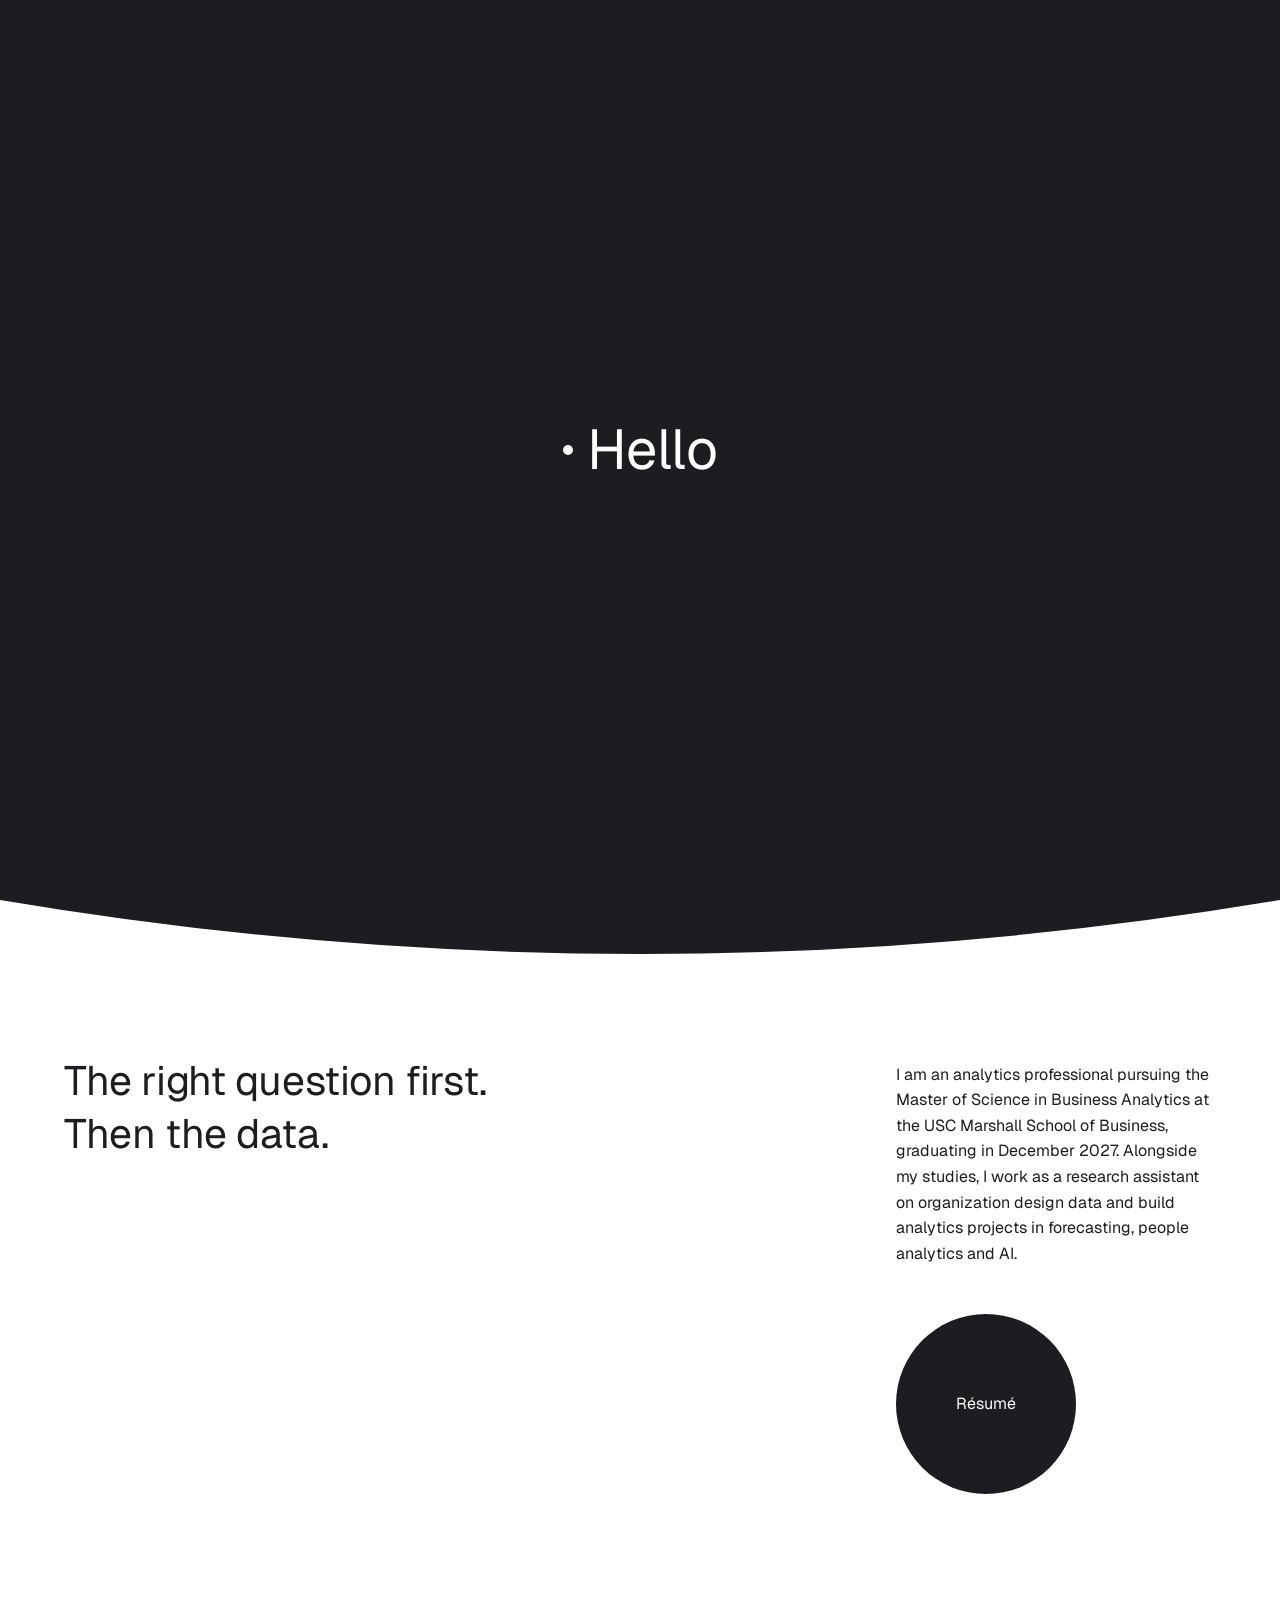
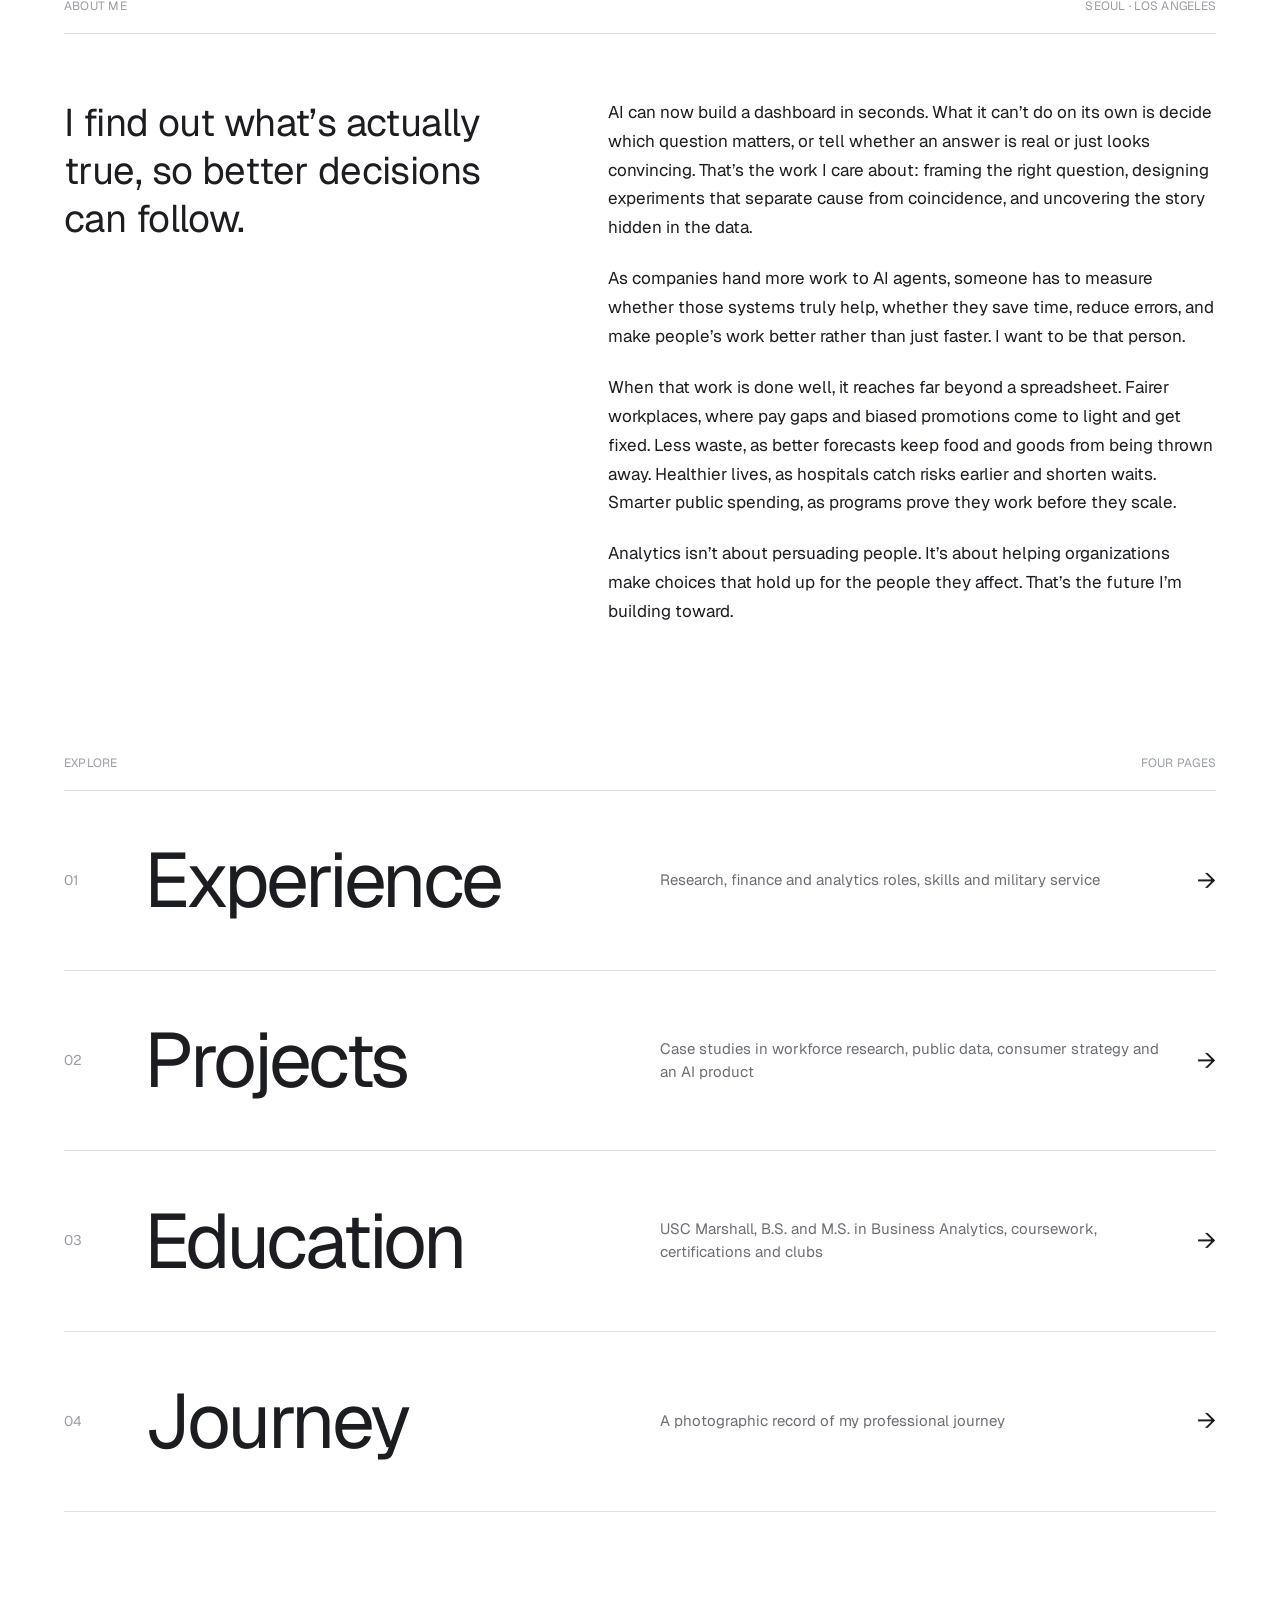
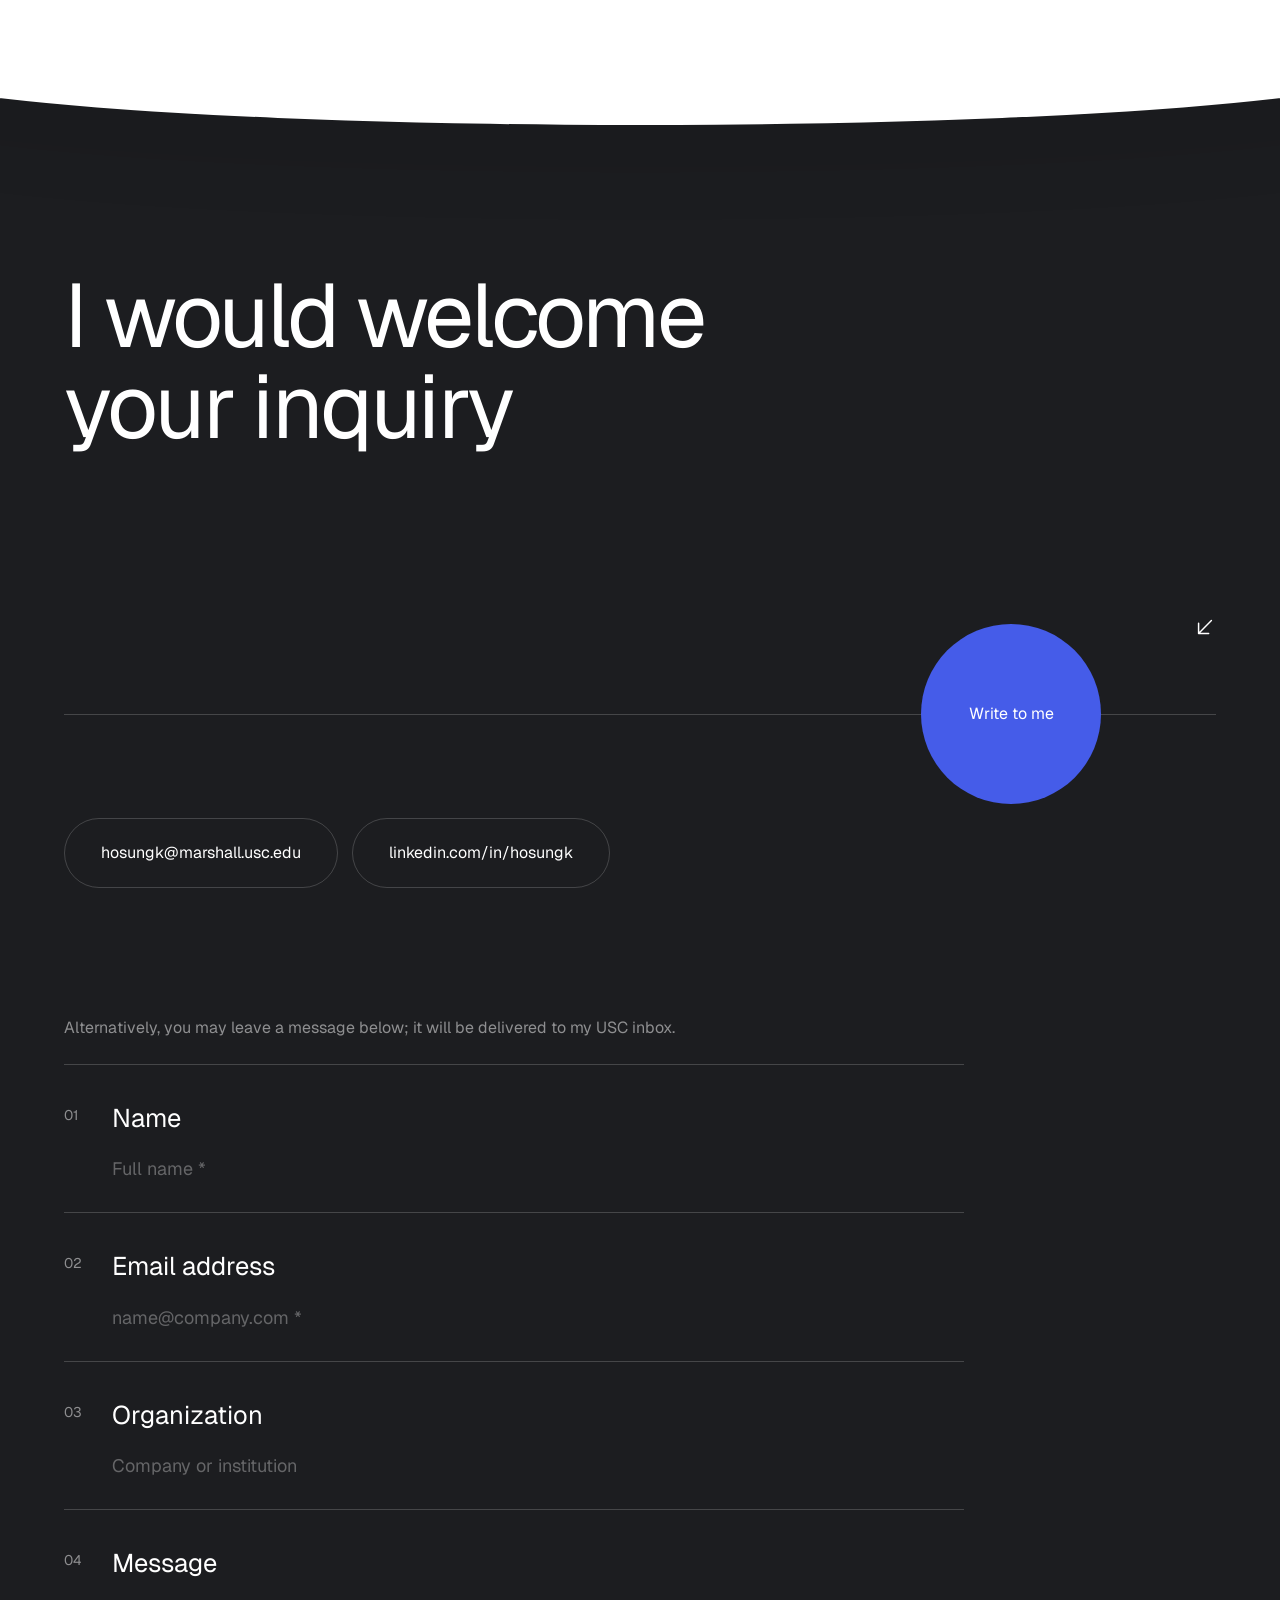
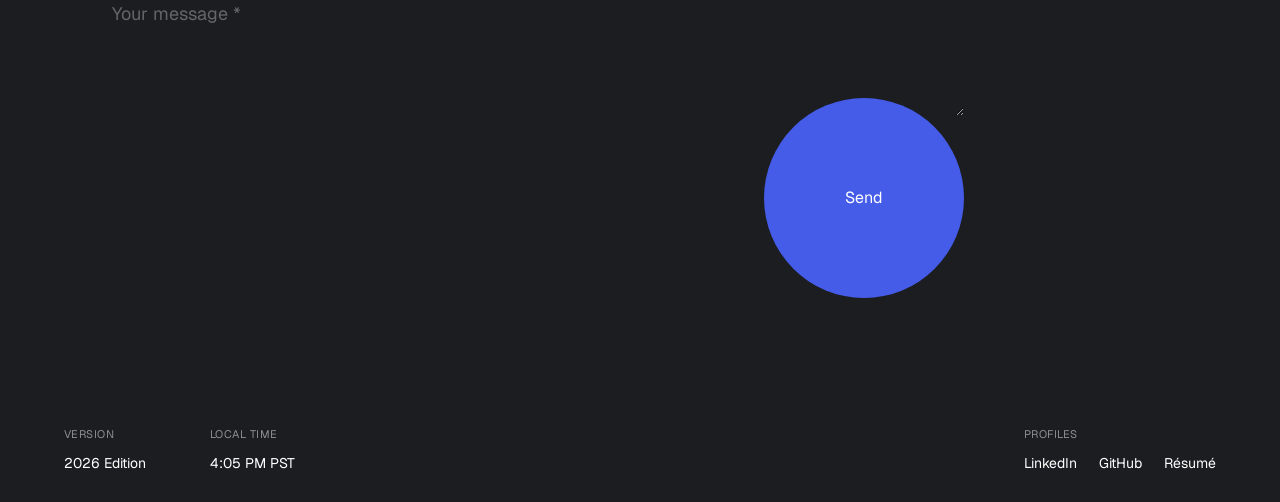
==== commit d1aa4e29: "Redesign site: separate pages, Journey archive, new homepage - Split Experience, Projects and Educat" ====
--- a/index.html
+++ b/index.html
@@ -3,16 +3,19 @@
 <head>
 <meta charset="utf-8">
 <meta name="viewport" content="width=device-width, initial-scale=1, viewport-fit=cover">
-<title>Hosung Kim · People & Business Analytics</title>
-<meta name="description" content="Hosung Kim: MS Business Analytics candidate at USC Marshall (December 2027), focused on people analytics and organization data.">
-<meta property="og:title" content="Hosung Kim · People & Business Analytics">
-<meta property="og:description" content="MSBA candidate at USC Marshall. Research assistant on organization design data; people analytics focus.">
-<meta property="og:image" content="assets/hosung-portrait.jpg">
+<title>Hosung Kim · Business Analytics</title>
+<meta name="description" content="Hosung Kim: business analytics, M.S. Business Analytics at the USC Marshall School of Business (December 2027).">
+<meta property="og:title" content="Hosung Kim · Business Analytics">
+<meta property="og:description" content="Business analytics. M.S. Business Analytics at the USC Marshall School of Business; research assistant on organization design data.">
+<meta property="og:type" content="website">
+<meta property="og:url" content="https://hosungkim48.github.io/">
+<meta property="og:image" content="https://hosungkim48.github.io/assets/hosung-portrait.jpg">
+<meta name="twitter:card" content="summary">
 <link rel="icon" href="data:image/svg+xml,%3Csvg xmlns='http://www.w3.org/2000/svg' viewBox='0 0 64 64'%3E%3Ccircle cx='32' cy='32' r='32' fill='%231c1d20'/%3E%3Ctext x='32' y='42' font-family='Arial' font-size='28' fill='white' text-anchor='middle'%3EH%3C/text%3E%3C/svg%3E">
 <link rel="preconnect" href="https://fonts.googleapis.com">
 <link rel="preconnect" href="https://fonts.gstatic.com" crossorigin>
 <link rel="stylesheet" href="https://fonts.googleapis.com/css2?family=Geist:wght@300;400;500;600&display=swap">
-<link rel="stylesheet" href="styles.css?v=8">
+<link rel="stylesheet" href="styles.css?v=11">
 </head>
 <body class="is-loading">
 
@@ -25,13 +28,13 @@
 <!-- Top navigation (sits over the hero) -->
 <nav class="topnav" aria-label="Main">
   <a class="logo" href="#top" aria-label="Hosung Kim, back to top">
-    <span class="copy">©</span>
-    <span class="logo-roll"><span class="logo-a">Data by Hosung</span><span class="logo-b">Hosung Kim</span></span>
+    <span class="logo-roll"><span class="logo-a">Hosung Kim</span><span class="logo-b">Business Analytics</span></span>
   </a>
   <ul>
-    <li><a class="navlink magnetic" href="#experience">Experience</a></li>
-    <li><a class="navlink magnetic" href="#projects">Projects</a></li>
-    <li><a class="navlink magnetic" href="#education">Education</a></li>
+    <li><a class="navlink magnetic" href="experience.html">Experience</a></li>
+    <li><a class="navlink magnetic" href="projects.html">Projects</a></li>
+    <li><a class="navlink magnetic" href="education.html">Education</a></li>
+    <li><a class="navlink magnetic" href="journey.html">Journey</a></li>
     <li><a class="navlink magnetic" href="#contact">Contact</a></li>
   </ul>
 </nav>
@@ -47,14 +50,14 @@
     <p class="eyebrow">Navigation</p>
     <ul class="menu-links">
       <li><a href="#top">Home</a></li>
-      <li><a href="#experience">Experience</a></li>
-      <li><a href="#projects">Projects</a></li>
-      <li><a href="#education">Education</a></li>
-      <li><a href="#clubs">Clubs</a></li>
-      <li><a href="#service">Service</a></li>
+      <li><a href="#about">About</a></li>
+      <li><a href="experience.html">Experience</a></li>
+      <li><a href="projects.html">Projects</a></li>
+      <li><a href="education.html">Education</a></li>
+      <li><a href="journey.html">Journey</a></li>
       <li><a href="#contact">Contact</a></li>
     </ul>
-    <p class="eyebrow">Socials</p>
+    <p class="eyebrow">Profiles</p>
     <ul class="menu-socials">
       <li><a href="https://www.linkedin.com/in/hosungk" target="_blank" rel="noopener">LinkedIn</a></li>
       <li><a href="https://github.com/HosungKim48" target="_blank" rel="noopener">GitHub</a></li>
@@ -78,7 +81,7 @@
 
     <div class="hero-role">
       <svg class="arrow" viewBox="0 0 24 24" aria-hidden="true"><path d="M5 5l14 14M19 8v11H8"/></svg>
-      <p>People &amp; Business<br>Analytics</p>
+      <p>Business<br>Analytics</p>
       <p class="sub">MSBA · USC Marshall ’27</p>
     </div>
 
@@ -87,366 +90,49 @@
         <span>Hosung Kim —</span><span>Hosung Kim —</span><span>Hosung Kim —</span>
       </div>
     </div>
-    <h1 class="sr-only">Hosung Kim, people and business analytics</h1>
+    <h1 class="sr-only">Hosung Kim, business analytics</h1>
   </header>
 
   <!-- ============ INTRO ============ -->
   <section class="intro wrap" aria-label="Introduction">
-    <p class="intro-lead reveal">Turning people and organization data into decisions teams can trust. Clean data, clear methods, honest results.</p>
+    <p class="intro-lead reveal">The right question first.<br>Then the data.</p>
     <div class="intro-side reveal">
-      <p>I’m an MS Business Analytics candidate at USC Marshall (Dec 2027). I build documented datasets on how firms organize their leadership, and I’m starting my career in people analytics.</p>
+      <p>I am an analytics professional pursuing the Master of Science in Business Analytics at the USC Marshall School of Business, graduating in December 2027. Alongside my studies, I work as a research assistant on organization design data and build analytics projects in forecasting, people analytics and AI.</p>
       <a class="circle-btn dark magnetic" href="assets/Hosung_Kim_Resume.pdf" target="_blank" rel="noopener">
         <span class="fill"></span><span class="label">Résumé</span>
       </a>
     </div>
   </section>
 
-  <!-- ============ EXPERIENCE ============ -->
-  <section class="experience wrap" id="experience" aria-labelledby="exp-title">
+  <!-- ============ ABOUT ME ============ -->
+  <section class="about wrap" id="about" aria-labelledby="about-title">
     <div class="sec-head">
-      <h2 id="exp-title" class="eyebrow">Experience</h2>
-      <span class="eyebrow">Role · Dates</span>
-    </div>
-
-    <ul class="exp-list">
-
-      <li class="exp" data-preview="0">
-        <button class="exp-row" type="button" aria-expanded="false" aria-controls="exp-1">
-          <span class="exp-co">USC Marshall</span>
-          <span class="exp-meta"><span class="exp-role">Research Assistant</span><span class="exp-dates">2024 — Now</span></span>
-          <span class="plus" aria-hidden="true"></span>
-        </button>
-        <div class="exp-body" id="exp-1">
-          <div class="exp-inner">
-            <div class="li-head">
-              <div>
-                <p class="li-title">Research Assistant</p>
-                <p class="li-org">University of Southern California, Marshall School of Business</p>
-                <p class="li-dim"><span class="dur" data-start="2024-06" data-end="present">Jun 2024 – Present</span></p>
-                <p class="li-dim">Los Angeles, California, United States</p>
-              </div>
-            </div>
-            <ul class="li-bullets">
-              <li>Standardized 15,000+ firm-year records from SEC filings and commercial databases into a 30-year executive panel for a faculty research program on organization design, closing coverage gaps for 300+ executives.</li>
-              <li>Designed a reproducible AI-assisted audit workflow (NotebookLM + Python) that flags role-classification errors and cross-year inconsistencies before analysis, ahead of publication in <a href="https://sms.onlinelibrary.wiley.com/doi/10.1002/smj.70029" target="_blank" rel="noopener">Strategic Management Journal</a>.</li>
-              <li>Launched the <a href="https://organizationdesign.github.io/homepage/" target="_blank" rel="noopener">public database site</a> (612 firms, 216,018 observations) with a codebook, methods pages and usage guide, making the data usable by researchers with no part in collecting it.</li>
-            </ul>
-            <p class="li-skills"><strong>Skills:</strong> Python · Data standardization · Data validation · Research documentation · NotebookLM</p>
-          </div>
-        </div>
-      </li>
-
-      <li class="exp" data-preview="1">
-        <button class="exp-row" type="button" aria-expanded="false" aria-controls="exp-2">
-          <span class="exp-co">Sellside Group</span>
-          <span class="exp-meta"><span class="exp-role">Junior M&amp;A Analyst</span><span class="exp-dates">Summer 2025</span></span>
-          <span class="plus" aria-hidden="true"></span>
-        </button>
-        <div class="exp-body" id="exp-2">
-          <div class="exp-inner">
-            <div class="li-head">
-              <div>
-                <p class="li-title">Junior M&amp;A Analyst</p>
-                <p class="li-org">Sellside Group</p>
-                <p class="li-dim"><span class="dur" data-start="2025-05" data-end="2025-08">May 2025 – Aug 2025</span></p>
-                <p class="li-dim">Dallas, Texas, United States</p>
-              </div>
-            </div>
-            <ul class="li-bullets">
-              <li>Presented deal rationale in 8 CEO meetings after running owner outreach for 3 lower-middle-market engagements (one buy-side, two sell-side) ahead of CIM delivery.</li>
-              <li>Built repeatable sourcing, screening and outreach workflows by designing a HubSpot screening rubric from client mandate criteria, narrowing 100+ companies to 5 qualified targets.</li>
-              <li>Wrote strategic-fit and competitive-dynamics assessments used in client CIMs by analyzing each business’s cost structure, customer concentration and supply-chain position.</li>
-            </ul>
-            <p class="li-skills"><strong>Skills:</strong> HubSpot CRM · Market screening · Business analysis · Client communication</p>
-          </div>
-        </div>
-      </li>
-
-      <li class="exp" data-preview="2">
-        <button class="exp-row" type="button" aria-expanded="false" aria-controls="exp-3">
-          <span class="exp-co">eZar</span>
-          <span class="exp-meta"><span class="exp-role">Business Analyst Intern</span><span class="exp-dates">Spring 2024</span></span>
-          <span class="plus" aria-hidden="true"></span>
-        </button>
-        <div class="exp-body" id="exp-3">
-          <div class="exp-inner">
-            <div class="li-head">
-              <div>
-                <p class="li-title">Business Analyst Intern</p>
-                <p class="li-org">eZar · Internship</p>
-                <p class="li-dim"><span class="dur" data-start="2024-04" data-end="2024-07">Apr 2024 – Jul 2024</span></p>
-                <p class="li-dim">Seoul, South Korea · Hybrid</p>
-              </div>
-            </div>
-            <ul class="li-bullets">
-              <li>Built Python scripts that pulled selected financial metrics for a changing list of companies from external data APIs into the web platform, keeping client-facing data current without manual updates.</li>
-              <li>Reworked API requests to fetch only the fields the platform displayed, reducing data transferred and speeding up page loads for users.</li>
-              <li>Worked with the team to identify which financial metrics mattered most to investors, focusing data collection on the highest-priority figures.</li>
-            </ul>
-            <p class="li-skills"><strong>Skills:</strong> Python · REST APIs · Data pipelines · Automation</p>
-          </div>
-        </div>
-      </li>
-
-      <li class="exp" data-preview="3">
-        <button class="exp-row" type="button" aria-expanded="false" aria-controls="exp-4">
-          <span class="exp-co">OneHealthLab</span>
-          <span class="exp-meta"><span class="exp-role">Statistical Analyst</span><span class="exp-dates">Spring 2024</span></span>
-          <span class="plus" aria-hidden="true"></span>
-        </button>
-        <div class="exp-body" id="exp-4">
-          <div class="exp-inner">
-            <div class="li-head">
-              <div>
-                <p class="li-title">Statistical Analyst</p>
-                <p class="li-org">OneHealthLab · Contract</p>
-                <p class="li-dim"><span class="dur" data-start="2024-05" data-end="2024-06">May 2024 – Jun 2024</span></p>
-                <p class="li-dim">Seoul, South Korea · Hybrid</p>
-              </div>
-            </div>
-            <ul class="li-bullets">
-              <li>Built an analysis-ready COVID-19 transmission network in R from raw case-level outbreak records, standardizing inconsistent records and resolving links between cases.</li>
-              <li>Applied statistical methods to find patterns in the transmission networks, verifying output accuracy for the research team.</li>
-              <li>Built data visualizations that contributed to a study published in <em>Emerging Infectious Diseases</em> (CDC), July 2025.</li>
-            </ul>
-            <p class="li-skills"><strong>Skills:</strong> R · Data cleaning · Network analysis · Data visualization</p>
-          </div>
-        </div>
-      </li>
+      <h2 id="about-title" class="eyebrow">About me</h2>
+      <span class="eyebrow">Seoul · Los Angeles</span>
+    </div>
+    <div class="about-grid">
+      <p class="about-lead reveal">I find out what’s actually true, so better decisions can follow.</p>
+      <div class="about-body reveal">
+        <p>AI can now build a dashboard in seconds. What it can’t do on its own is decide which question matters, or tell whether an answer is real or just looks convincing. That’s the work I care about: framing the right question, designing experiments that separate cause from coincidence, and uncovering the story hidden in the data.</p>
+        <p>As companies hand more work to AI agents, someone has to measure whether those systems truly help, whether they save time, reduce errors, and make people’s work better rather than just faster. I want to be that person.</p>
+        <p>When that work is done well, it reaches far beyond a spreadsheet. Fairer workplaces, where pay gaps and biased promotions come to light and get fixed. Less waste, as better forecasts keep food and goods from being thrown away. Healthier lives, as hospitals catch risks earlier and shorten waits. Smarter public spending, as programs prove they work before they scale.</p>
+        <p>Analytics isn’t about persuading people. It’s about helping organizations make choices that hold up for the people they affect. That’s the future I’m building toward.</p>
+      </div>
+    </div>
+  </section>
+
+  <!-- ============ PAGE INDEX ============ -->
+  <section class="pages wrap" aria-labelledby="pages-title">
+    <div class="sec-head">
+      <h2 id="pages-title" class="eyebrow">Explore</h2>
+      <span class="eyebrow">Four pages</span>
+    </div>
+    <ul class="page-list">
+      <li class="reveal"><a href="experience.html"><span class="pl-no">01</span><span class="pl-name">Experience</span><span class="pl-desc">Research, finance and analytics roles, skills and military service</span><span class="pl-arrow" aria-hidden="true">→</span></a></li>
+      <li class="reveal"><a href="projects.html"><span class="pl-no">02</span><span class="pl-name">Projects</span><span class="pl-desc">Case studies in workforce research, public data, consumer strategy and an AI product</span><span class="pl-arrow" aria-hidden="true">→</span></a></li>
+      <li class="reveal"><a href="education.html"><span class="pl-no">03</span><span class="pl-name">Education</span><span class="pl-desc">USC Marshall, B.S. and M.S. in Business Analytics, coursework, certifications and clubs</span><span class="pl-arrow" aria-hidden="true">→</span></a></li>
+      <li class="reveal"><a href="journey.html"><span class="pl-no">04</span><span class="pl-name">Journey</span><span class="pl-desc">A photographic record of my professional journey</span><span class="pl-arrow" aria-hidden="true">→</span></a></li>
     </ul>
-
-    <!-- Cursor-following preview (desktop only) -->
-    <div class="preview" id="preview" aria-hidden="true">
-      <div class="preview-slider" id="preview-slider">
-        <div class="pv pv-1"><span class="pv-k">Executive panel</span><span class="pv-n">15,000+</span><span class="pv-s">firm-year records standardized</span></div>
-        <div class="pv pv-2"><span class="pv-k">Deal sourcing</span><span class="pv-n">100+ → 5</span><span class="pv-s">companies screened to qualified targets</span></div>
-        <div class="pv pv-3"><span class="pv-k">Data pipelines</span><span class="pv-n">API → web</span><span class="pv-s">client data kept current, no manual pulls</span></div>
-        <div class="pv pv-4"><span class="pv-k">Published study</span><span class="pv-n">CDC · EID</span><span class="pv-s">visualizations for a 2025 journal article</span></div>
-      </div>
-      <span class="preview-cta">Open</span>
-    </div>
-  </section>
-
-  <!-- ============ PROJECTS ============ -->
-  <section class="projects wrap" id="projects" aria-labelledby="proj-title">
-    <div class="sec-head">
-      <h2 id="proj-title" class="eyebrow">Selected projects</h2>
-      <span class="eyebrow">2024 — 2026</span>
-    </div>
-
-    <div class="proj-grid">
-
-      <article class="proj reveal">
-        <a class="proj-panel" href="projects/fevs.html" aria-label="Read the training and retention case study">
-          <div class="mock mock-fevs" aria-hidden="true">
-            <p class="fv-k">Considering leaving within a year, by answer to “I receive the training I need” (2024)</p>
-            <div class="fv-chart">
-              <div class="fv-col"><b>72%</b><i style="--h:72%"></i><span>Strongly<br>disagree</span></div>
-              <div class="fv-col"><b>56%</b><i style="--h:56%"></i><span>Disagree</span></div>
-              <div class="fv-col"><b>45%</b><i style="--h:45%"></i><span>Neither</span></div>
-              <div class="fv-col"><b>32%</b><i style="--h:32%"></i><span>Agree</span></div>
-              <div class="fv-col"><b>23%</b><i style="--h:23%"></i><span>Strongly<br>agree</span></div>
-            </div>
-            <p class="fv-foot">Raw shares, no controls · OPM FEVS public data</p>
-          </div>
-        </a>
-        <div class="proj-text">
-          <h3>Training &amp; Retention in the Federal Workforce</h3>
-          <p class="proj-tag">People analytics · Personal project · Nov 2026</p>
-          <ul>
-            <li>Designed and directed a study of 15 years of OPM Federal Employee Viewpoint Survey data (1.65M responses, 29 agencies) asking whether employees who feel well trained are less likely to plan to leave. AI-assisted analysis in Python (DuckDB, statsmodels) through a reproducible pipeline.</li>
-            <li>Found the raw ~23-point gap in intent to leave shrinks to about 5 points after controlling for supervisor support, workload and tenure. Year-to-year rises in agency development scores weren’t followed by less leaving (p = 0.81), so feeling well trained flags retention risk but isn’t shown to be a lever on its own.</li>
-          </ul>
-          <a class="proj-link" href="projects/fevs.html">Read the case study <span aria-hidden="true">↗</span></a>
-        </div>
-      </article>
-
-      <article class="proj reveal">
-        <a class="proj-panel" href="https://organizationdesign.github.io/homepage/" target="_blank" rel="noopener" aria-label="Open the Organization Design Database site">
-          <div class="mock mock-db" aria-hidden="true">
-            <div class="mock-bar"><i></i><i></i><i></i><span>organizationdesign.github.io</span></div>
-            <div class="db-title">Organization Design Database</div>
-            <div class="db-stats">
-              <div><b>612</b><span>S&amp;P 500 firms</span></div>
-              <div><b>216,018</b><span>executive-firm-years</span></div>
-              <div><b>1993–2024</b><span>coverage</span></div>
-            </div>
-            <div class="db-rows"><i></i><i></i><i></i><i></i></div>
-          </div>
-        </a>
-        <div class="proj-text">
-          <h3>Organization Design Database</h3>
-          <p class="proj-tag">Public research data · USC Marshall · 2024 — now</p>
-          <ul>
-            <li>Built the public site (Jekyll + GitHub Pages) for a hand-collected dataset on how S&amp;P 500 firms structure their top management, standardized into role categories that stay comparable over time.</li>
-            <li>Wrote the codebook, coverage and methods pages and how-to guide so outside researchers can use data they never helped collect. The dataset supports a paper in <em>Strategic Management Journal</em>.</li>
-          </ul>
-          <a class="proj-link" href="https://organizationdesign.github.io/homepage/" target="_blank" rel="noopener">Visit the site <span aria-hidden="true">↗</span></a>
-        </div>
-      </article>
-
-      <article class="proj reveal">
-        <div class="proj-panel proj-video">
-          <video class="rt-video" controls muted loop playsinline preload="none" poster="assets/roundtable-poster.jpg" aria-label="Roundtable 60-second demo video">
-            <source src="assets/roundtable-demo.mp4" type="video/mp4">
-            <a href="assets/roundtable-demo.mp4">Watch the Roundtable demo video</a>
-          </video>
-        </div>
-        <div class="proj-text">
-          <h3>Roundtable</h3>
-          <p class="proj-tag">AI product · USC Marshall AI Case Competition semifinalist · Fall 2026</p>
-          <ul>
-            <li>Reached the semifinal of the 7th Annual AI Global Business Analytics Case Competition with a 7-person team by building Roundtable, a Discord bot (Python, Claude Code, Gemini) that helps MSBA teams decide together.</li>
-            <li>Scoped the MVP around private, anonymous decision rounds by mapping team-chat failures to root causes, keeping every decision in members’ hands, and verified the build with 577 automated tests.</li>
-          </ul>
-        </div>
-      </article>
-
-      <article class="proj reveal">
-        <a class="proj-panel" href="projects/anua.html" aria-label="Read the Anua case study">
-          <div class="mock mock-anua" aria-hidden="true">
-            <p class="an-k">TikTok Shop GMV, 28 days (relative)</p>
-            <div class="an-bars">
-              <div class="an-bar comp"><i></i><span>Competitor<br><b>~20×</b></span></div>
-              <div class="an-bar brand"><i></i><span>Client<br><b>1×</b></span></div>
-            </div>
-            <div class="an-foot"><span><b>200</b> TikTok videos benchmarked</span><span><b>350</b> US consumers surveyed</span></div>
-          </div>
-        </a>
-        <div class="proj-text">
-          <h3>Anua × USC KOJOBS</h3>
-          <p class="proj-tag">Industry partnership · Consumer analytics · Fall 2025</p>
-          <ul>
-            <li>Led data collection and analysis for a 5-person consulting team, benchmarking 200 TikTok videos and surveying 350 US consumers; found a competitor drove ~20× the brand’s TikTok Shop GMV over 28 days.</li>
-            <li>Identified a pricing sweet spot through price-sensitivity analysis and won client adoption of the team’s pricing plan with recommendations on pricing, bundling and review accumulation.</li>
-          </ul>
-          <a class="proj-link" href="projects/anua.html">Read the case study <span aria-hidden="true">↗</span></a>
-        </div>
-      </article>
-
-    </div>
-  </section>
-
-  <!-- ============ TOOLKIT (scroll-driven sliding rows) ============ -->
-  <section class="toolkit" aria-labelledby="tool-title">
-    <h2 id="tool-title" class="sr-only">Skills and tools</h2>
-    <div class="slide-row" data-dir="-1">
-      <span class="tile t-dark">Python</span><span class="tile">R</span><span class="tile t-blue">SQL · MySQL · PostgreSQL</span><span class="tile">Tableau</span><span class="tile t-dark">Power BI</span><span class="tile">Excel · XLOOKUP · Pivot Tables</span><span class="tile t-blue">Git</span><span class="tile">scikit-learn · XGBoost</span>
-    </div>
-    <div class="slide-row" data-dir="1">
-      <span class="tile">Regression</span><span class="tile t-dark">Quantile regression</span><span class="tile">ARIMA forecasting</span><span class="tile t-blue">Data validation &amp; audit</span><span class="tile">REST API pipelines</span><span class="tile t-dark">Claude Code</span><span class="tile">Lean Six Sigma</span><span class="tile t-blue">Agile / Scrum</span>
-    </div>
-  </section>
-
-  <!-- ============ EDUCATION & COURSES ============ -->
-  <section class="education wrap" id="education" aria-labelledby="edu-title">
-    <div class="sec-head">
-      <h2 id="edu-title" class="eyebrow">Education</h2>
-      <span class="eyebrow">2021 — 2027</span>
-    </div>
-
-    <div class="edu-card reveal">
-      <div class="edu-main">
-        <h3>University of Southern California</h3>
-        <p class="li-org">Marshall School of Business · Progressive Degree Program</p>
-        <p class="edu-deg">M.S. Business Analytics (STEM)<br>B.S. Business Administration, Business Analytics</p>
-        <p class="li-dim">Aug 2021 – Dec 2027 (expected) · Los Angeles, CA</p>
-      </div>
-      <dl class="edu-facts">
-        <div><dt>GPA</dt><dd>3.81</dd></div>
-        <div><dt>Dean’s List</dt><dd>6 semesters</dd></div>
-        <div><dt>Honors</dt><dd>Dean’s Scholarship · Alpha Lambda Delta</dd></div>
-      </dl>
-    </div>
-
-    <div class="courses">
-      <div class="course-col reveal">
-        <h3 class="col-title">Courses · Analytics &amp; data</h3>
-        <ul class="course-list">
-          <li><span class="code">DSO 445</span><span>Statistical Computing &amp; Data Visualization <em>(R, Python, Tableau)</em></span></li>
-          <li><span class="code">DSO 459</span><span>Business Analytics with Python</span></li>
-          <li><span class="code">DSO 464</span><span>Deep Learning for AI and Business</span></li>
-          <li><span class="code">BUAD 310</span><span>Applied Business Statistics</span></li>
-          <li><span class="code">ACAD 220</span><span>Introduction to Data Innovation</span></li>
-        </ul>
-        <h3 class="col-title">In progress · Fall 2026</h3>
-        <ul class="course-list">
-          <li><span class="code">DSO 510</span><span>Business Analytics</span></li>
-          <li><span class="code">DSO 552</span><span>SQL Databases for Business Analytics</span></li>
-          <li><span class="code">DSO 576</span><span>Algorithmic Thinking with Python</span></li>
-          <li><span class="code">DSO 424</span><span>Business Forecasting</span></li>
-          <li><span class="code">GSBA 545</span><span>Data-Driven Decision Making</span></li>
-          <li><span class="code">GSBA 542</span><span>Communication for Management</span></li>
-        </ul>
-      </div>
-      <div class="course-col reveal">
-        <h3 class="col-title">Courses · Business &amp; organizations</h3>
-        <ul class="course-list">
-          <li><span class="code">BUAD 304</span><span>Organizational Behavior and Leadership</span></li>
-          <li><span class="code">BUAD 311</span><span>Operations Management</span></li>
-          <li><span class="code">BUAD 497</span><span>Strategic Management</span></li>
-          <li><span class="code">BUAD 307</span><span>Marketing Fundamentals</span></li>
-          <li><span class="code">BUAD 308</span><span>Advanced Business Finance</span></li>
-          <li><span class="code">BUAD 302</span><span>Communication Strategy in Business</span></li>
-        </ul>
-        <h3 class="col-title">Certifications &amp; training</h3>
-        <ul class="course-list certs">
-          <li><span>Lean Six Sigma Green Belt</span></li>
-          <li><span>Scrum Master</span></li>
-          <li><span>Anthropic AI Fluency</span></li>
-          <li><span>Google Data Analytics · IBM Data Analytics</span></li>
-          <li><span>AI Product Boot Camp for Technical Professionals <em>(USC Marshall, Oct 2026)</em></span></li>
-        </ul>
-      </div>
-    </div>
-  </section>
-
-  <!-- ============ CLUBS ============ -->
-  <section class="clubs wrap" id="clubs" aria-labelledby="club-title">
-    <div class="sec-head">
-      <h2 id="club-title" class="eyebrow">Clubs</h2>
-      <span class="eyebrow">USC Marshall</span>
-    </div>
-    <ul class="club-list">
-      <li class="club reveal">
-        <span class="club-no">01</span>
-        <h3>Global Supply Chain Club</h3>
-        <p>Introduces students to supply chain management through networking, academic topics and hands-on problem-solving and analysis.</p>
-      </li>
-      <li class="club reveal">
-        <span class="club-no">02</span>
-        <h3>High Tech Association</h3>
-        <p>Prepares members for tech careers across product management, product marketing, strategy &amp; operations, finance and more, from big tech to start-ups.</p>
-      </li>
-      <li class="club reveal">
-        <span class="club-no">03</span>
-        <h3>Marshall Golf Club</h3>
-        <p>Brings Marshall students together through golf at every skill level, with networking and rounds across Los Angeles.</p>
-      </li>
-    </ul>
-  </section>
-
-  <!-- ============ MILITARY SERVICE ============ -->
-  <section class="service wrap" id="service" aria-labelledby="svc-title">
-    <div class="sec-head">
-      <h2 id="svc-title" class="eyebrow">Military service</h2>
-      <span class="eyebrow">2022 — 2023</span>
-    </div>
-    <div class="svc reveal">
-      <div class="svc-left">
-        <p class="svc-rank">Sergeant</p>
-        <h3>Republic of Korea Marine Corps</h3>
-        <p class="li-dim"><span class="dur" data-start="2022-05" data-end="2023-11">May 2022 – Nov 2023</span></p>
-        <p class="li-dim">Gimpo, South Korea · Future Operations team</p>
-      </div>
-      <div class="svc-right">
-        <ul class="li-bullets">
-          <li>Led 55 Marines on the Future Operations team through Ulchi Freedom Shield, the ROK–US combined exercise.</li>
-          <li>Interpreted Korean–English in real time between ROK and U.S. forces, bridging language and command structures.</li>
-        </ul>
-        <p class="li-skills"><strong>Skills:</strong> Leadership · Korean–English interpretation · Cross-cultural communication</p>
-      </div>
-    </div>
   </section>
 
   <!-- Curved edge that flattens as the dark footer scrolls in -->
@@ -457,12 +143,12 @@
 <footer class="contact" id="contact">
   <div class="wrap">
     <div class="contact-head">
-      <h2><img src="assets/hosung-avatar.jpg" alt="" width="96" height="96" class="avatar">Let’s work<br>together</h2>
+      <h2>I would welcome<br>your inquiry</h2>
       <svg class="arrow contact-arrow" viewBox="0 0 24 24" aria-hidden="true"><path d="M19 5L5 19M5 8v11h11"/></svg>
     </div>
 
     <div class="contact-line">
-      <a class="circle-btn blue magnetic" href="#contact-form" id="touch-btn"><span class="fill"></span><span class="label">Get in touch</span></a>
+      <a class="circle-btn blue magnetic" href="#contact-form" id="touch-btn"><span class="fill"></span><span class="label">Write to me</span></a>
     </div>
 
     <div class="pills">
@@ -471,50 +157,50 @@
     </div>
 
     <form class="cform" id="contact-form" novalidate>
-      <p class="cform-intro">Or send a note here. It goes straight to my USC inbox.</p>
+      <p class="cform-intro">Alternatively, you may leave a message below; it will be delivered to my USC inbox.</p>
       <div class="field">
         <span class="num">01</span>
-        <label for="f-name">What’s your name?</label>
-        <input id="f-name" name="name" type="text" autocomplete="name" placeholder="Jane Doe *" required>
+        <label for="f-name">Name</label>
+        <input id="f-name" name="name" type="text" autocomplete="name" placeholder="Full name *" required>
       </div>
       <div class="field">
         <span class="num">02</span>
-        <label for="f-email">What’s your email?</label>
-        <input id="f-email" name="email" type="email" autocomplete="email" placeholder="jane@company.com *" required>
+        <label for="f-email">Email address</label>
+        <input id="f-email" name="email" type="email" autocomplete="email" placeholder="name@company.com *" required>
       </div>
       <div class="field">
         <span class="num">03</span>
-        <label for="f-org">What’s the name of your organization?</label>
-        <input id="f-org" name="organization" type="text" autocomplete="organization" placeholder="Company or team">
+        <label for="f-org">Organization</label>
+        <input id="f-org" name="organization" type="text" autocomplete="organization" placeholder="Company or institution">
       </div>
       <div class="field">
         <span class="num">04</span>
-        <label for="f-msg">Your message</label>
-        <textarea id="f-msg" name="message" rows="4" placeholder="Hello Hosung, I’d like to talk about… *" required></textarea>
+        <label for="f-msg">Message</label>
+        <textarea id="f-msg" name="message" rows="4" placeholder="Your message *" required></textarea>
       </div>
       <!-- Honeypot: bots fill this, people never see it -->
       <input type="text" name="_honey" class="honey" tabindex="-1" autocomplete="off" aria-hidden="true">
       <div class="cform-foot">
         <p class="cform-status" id="form-status" role="status" aria-live="polite"></p>
-        <button class="circle-btn blue big magnetic" type="submit" id="send-btn"><span class="fill"></span><span class="label">Send it!</span></button>
+        <button class="circle-btn blue big magnetic" type="submit" id="send-btn"><span class="fill"></span><span class="label">Send</span></button>
       </div>
     </form>
 
     <div class="footbar">
       <div class="fb-col">
-        <span class="fb-k">Version</span><span>2026 © Edition</span>
+        <span class="fb-k">Version</span><span>2026 Edition</span>
       </div>
       <div class="fb-col">
         <span class="fb-k">Local time</span><span id="clock">Los Angeles</span>
       </div>
       <div class="fb-col fb-socials">
-        <span class="fb-k">Socials</span>
+        <span class="fb-k">Profiles</span>
         <span><a href="https://www.linkedin.com/in/hosungk" target="_blank" rel="noopener">LinkedIn</a><a href="https://github.com/HosungKim48" target="_blank" rel="noopener">GitHub</a><a href="assets/Hosung_Kim_Resume.pdf" target="_blank" rel="noopener">Résumé</a></span>
       </div>
     </div>
   </div>
 </footer>
 
-<script src="main.js?v=4" defer></script>
+<script src="main.js?v=6" defer></script>
 </body>
 </html>
--- a/styles.css
+++ b/styles.css
@@ -206,11 +206,14 @@
   .exp-list .exp-row:hover, .exp-list .exp-row[aria-expanded="true"] { opacity: 1; }
   .exp-row:hover .exp-co { transform: translateX(-10px); }
 }
-.exp-body { display: grid; grid-template-rows: 0fr; transition: grid-template-rows 0.6s var(--ease-out); }
-.exp-body > .exp-inner { overflow: hidden; }
-.exp.open .exp-body { grid-template-rows: 1fr; }
-.exp-inner { padding: 0 clamp(0px, 2vw, 32px); }
-.exp.open .exp-inner { padding-bottom: 44px; }
+/* Collapsed only when JS runs; without JS every role stays open and readable */
+.js .exp-body { display: grid; grid-template-rows: 0fr; transition: grid-template-rows 0.6s var(--ease-out); }
+.js .exp-body > .exp-inner { overflow: hidden; visibility: hidden; transition: visibility 0s 0.6s; }
+.js .exp.open .exp-body { grid-template-rows: 1fr; }
+.js .exp.open .exp-body > .exp-inner { visibility: visible; transition-delay: 0s; }
+.exp-inner { padding: 0 clamp(0px, 2vw, 32px) 44px; }
+.js .exp-inner { padding-bottom: 0; }
+.js .exp.open .exp-inner { padding-bottom: 44px; }
 
 /* LinkedIn-style experience card */
 .li-head { display: flex; gap: 16px; margin-bottom: 18px; }
@@ -405,6 +408,24 @@
 .fb-socials a::after { content: ""; position: absolute; left: 0; bottom: -3px; width: 100%; height: 1px; background: #fff; transform: scaleX(0); transform-origin: right; transition: transform 0.35s var(--ease-out); }
 .fb-socials a:hover::after { transform: scaleX(1); transform-origin: left; }
 
+/* ---------- Homepage: About me ---------- */
+.about { padding-bottom: clamp(80px, 10vw, 140px); }
+.about-grid { display: grid; grid-template-columns: minmax(0, 1fr) minmax(0, 1.3fr); gap: clamp(32px, 6vw, 96px); padding-top: clamp(40px, 5vw, 72px); }
+.about-lead { font-size: clamp(26px, 3vw, 42px); line-height: 1.25; letter-spacing: -0.015em; max-width: 18ch; }
+.about-body { display: grid; gap: 22px; font-size: 17px; line-height: 1.7; max-width: 62ch; }
+
+/* ---------- Homepage: page index ---------- */
+.pages { padding-bottom: clamp(100px, 12vw, 180px); }
+.page-list li { border-bottom: 1px solid var(--line); }
+.page-list a { display: grid; grid-template-columns: 64px minmax(0, 1fr) minmax(0, 1fr) 40px; align-items: center; gap: 16px; padding: clamp(28px, 4vw, 52px) 0; text-decoration: none; transition: padding 0.5s var(--ease-out), color 0.3s; }
+.page-list a:hover { padding-left: 24px; color: var(--blue); }
+.pl-no { font-size: 14px; color: var(--faint); }
+.pl-name { font-size: clamp(40px, 6vw, 96px); font-weight: 400; letter-spacing: -0.04em; line-height: 1; }
+.pl-desc { font-size: 15px; line-height: 1.5; color: var(--muted); }
+.pl-arrow { font-size: 24px; justify-self: end; }
+@media (max-width: 900px) { .page-list a { grid-template-columns: 40px minmax(0, 1fr) 28px; } .pl-desc { grid-column: 2; grid-row: 2; } .pl-arrow { grid-row: 1; grid-column: 3; } }
+@media (max-width: 900px) { .about-grid { grid-template-columns: 1fr; } }
+
 /* ---------- Reveal on scroll ---------- */
 .js .reveal { opacity: 0; transform: translateY(40px); transition: opacity 0.9s var(--ease-out), transform 0.9s var(--ease-out); }
 .js .reveal.in { opacity: 1; transform: none; }
@@ -418,7 +439,8 @@
   .hero-pill { top: auto; bottom: 30vh; padding: 12px 12px 12px var(--gutter); gap: 16px; font-size: 13px; }
   .hero-pill .globe { width: 44px; height: 44px; }
   .hero-pill .globe svg { width: 22px; height: 22px; }
-  .hero-role { display: none; }
+  .hero-role { bottom: calc(30vh + 96px); }
+  .hero-role .arrow { display: none; }
   .intro { grid-template-columns: 1fr; }
   .intro-side { flex-direction: row; align-items: center; gap: 24px; }
   .intro-side .circle-btn { flex: 0 0 auto; width: 128px; height: 128px; }
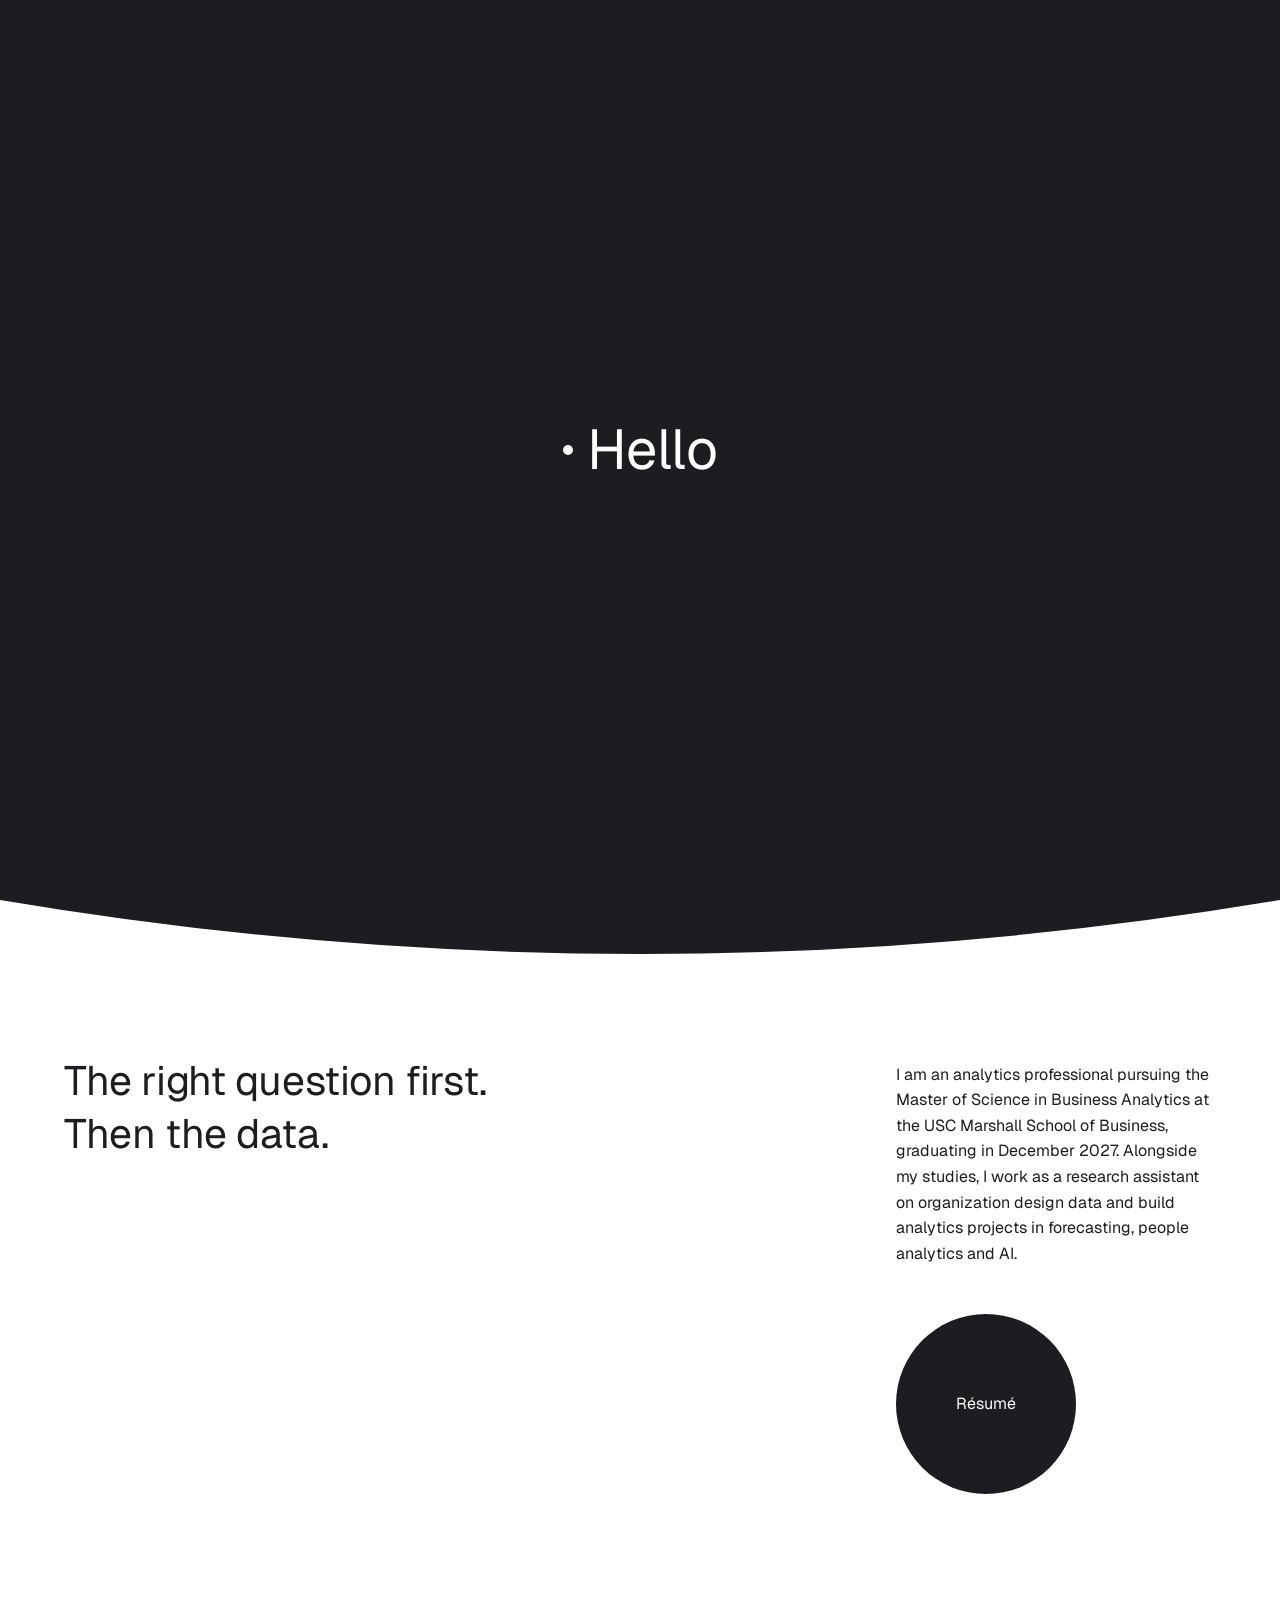
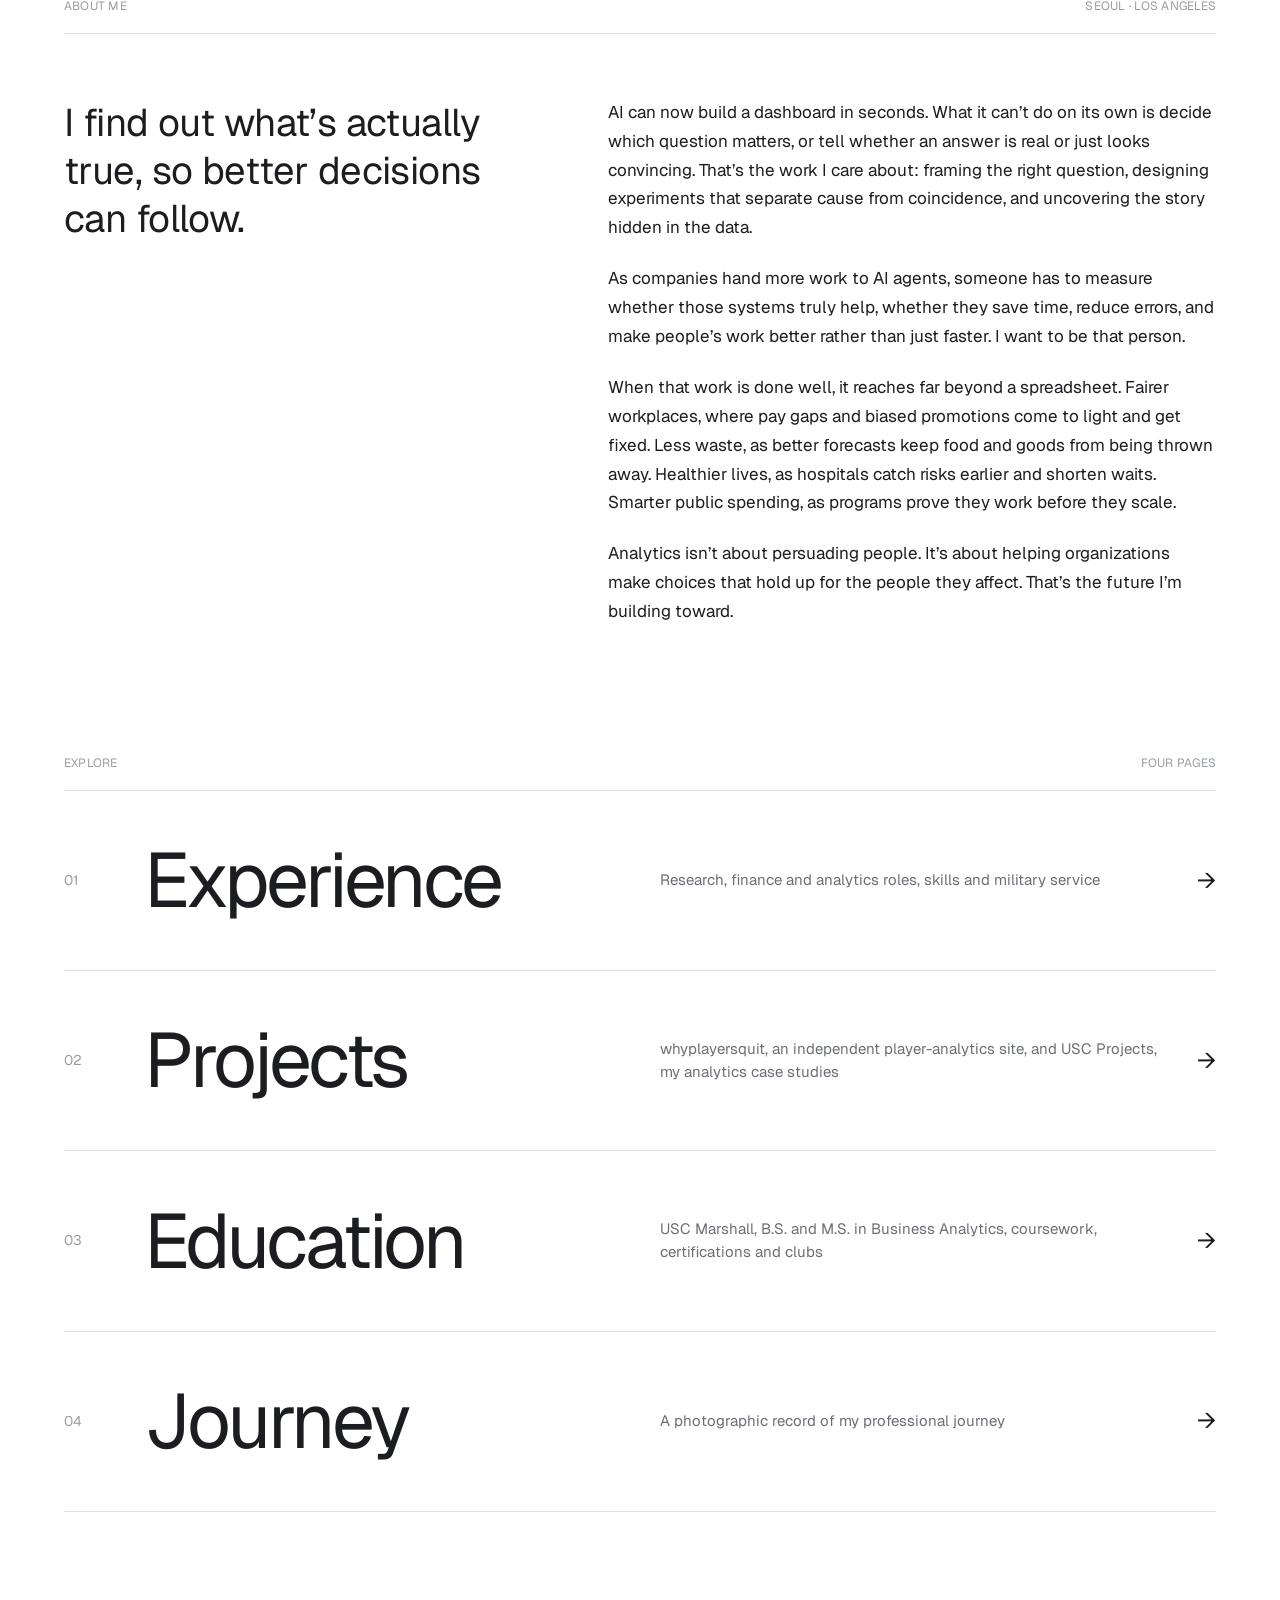
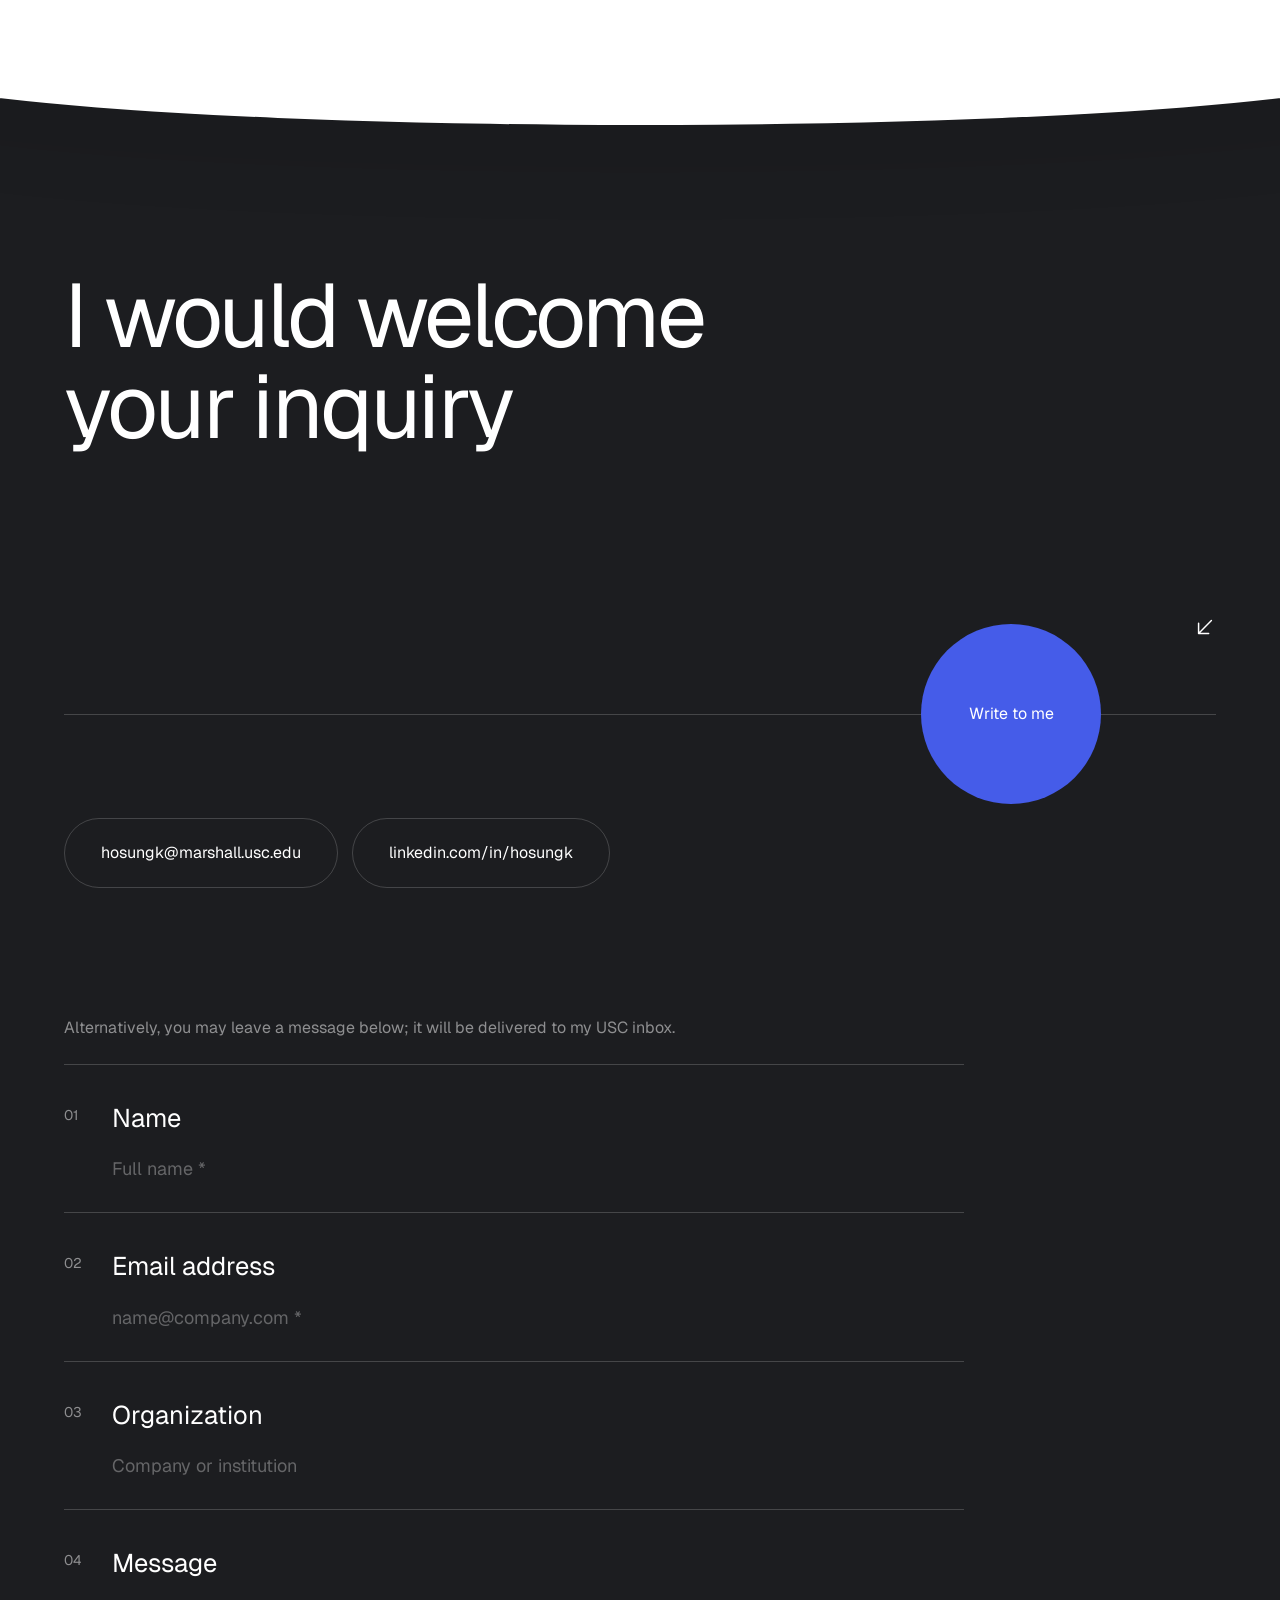
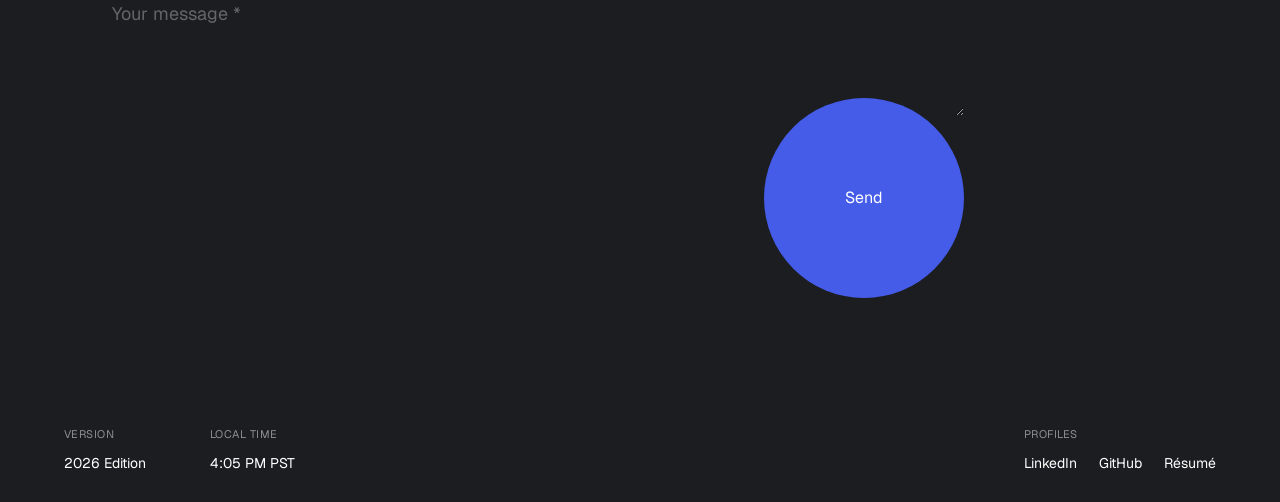
==== commit 6f7a50be: "Split Projects into whyplayersquit and USC Projects Projects page now shows two cards: whyplayersqui" ====
--- a/index.html
+++ b/index.html
@@ -129,7 +129,7 @@
     </div>
     <ul class="page-list">
       <li class="reveal"><a href="experience.html"><span class="pl-no">01</span><span class="pl-name">Experience</span><span class="pl-desc">Research, finance and analytics roles, skills and military service</span><span class="pl-arrow" aria-hidden="true">→</span></a></li>
-      <li class="reveal"><a href="projects.html"><span class="pl-no">02</span><span class="pl-name">Projects</span><span class="pl-desc">Case studies in workforce research, public data, consumer strategy and an AI product</span><span class="pl-arrow" aria-hidden="true">→</span></a></li>
+      <li class="reveal"><a href="projects.html"><span class="pl-no">02</span><span class="pl-name">Projects</span><span class="pl-desc">whyplayersquit, an independent player-analytics site, and USC Projects, my analytics case studies</span><span class="pl-arrow" aria-hidden="true">→</span></a></li>
       <li class="reveal"><a href="education.html"><span class="pl-no">03</span><span class="pl-name">Education</span><span class="pl-desc">USC Marshall, B.S. and M.S. in Business Analytics, coursework, certifications and clubs</span><span class="pl-arrow" aria-hidden="true">→</span></a></li>
       <li class="reveal"><a href="journey.html"><span class="pl-no">04</span><span class="pl-name">Journey</span><span class="pl-desc">A photographic record of my professional journey</span><span class="pl-arrow" aria-hidden="true">→</span></a></li>
     </ul>
--- a/styles.css
+++ b/styles.css
@@ -291,6 +291,19 @@
 .rt-note { margin-top: 12px; font-size: 11px; color: #9a9ca1; }
 
 .mock-anua { width: 70%; padding: 26px 30px; }
+
+.proj-slope { background: linear-gradient(160deg, #123d27, #0b2617); }
+.mock-steps { width: 90%; height: 84%; background: none; box-shadow: none; display: grid; grid-template-columns: repeat(3, minmax(0, 1fr)); gap: 4%; align-items: center; }
+.mock-steps figure { margin: 0; height: 100%; display: flex; flex-direction: column; align-items: center; justify-content: center; gap: 10px; min-width: 0; }
+.mock-steps figure:nth-child(2) { transform: translateY(-4%); }
+.sl-phone { display: block; height: 82%; max-width: 100%; aspect-ratio: 586 / 1266; background: #000; border: 4px solid #000; border-radius: clamp(12px, 1.6vw, 22px); overflow: hidden; box-shadow: 0 24px 40px -18px rgba(0, 0, 0, 0.6); }
+.sl-phone img { width: 100%; height: 100%; object-fit: cover; display: block; }
+.mock-steps figcaption { display: flex; align-items: center; gap: 6px; font-size: clamp(10px, 1vw, 12.5px); color: rgba(255, 255, 255, 0.85); white-space: nowrap; }
+.mock-steps figcaption b { display: grid; place-items: center; width: 17px; height: 17px; flex: none; border-radius: 50%; background: #7fd39f; color: #0b2617; font-size: 10.5px; font-weight: 600; }
+@media (max-width: 520px) {
+  .mock-steps figcaption { flex-direction: column; gap: 4px; font-size: 9.5px; line-height: 1.2; text-align: center; white-space: normal; max-width: 100%; }
+  .mock-steps figcaption b { width: 14px; height: 14px; font-size: 9px; }
+}
 .an-k { font-size: 12px; color: var(--muted); text-transform: uppercase; letter-spacing: 0.04em; margin-bottom: 18px; }
 .an-bars { display: grid; gap: 14px; }
 .an-bar { display: grid; grid-template-columns: 1fr 120px; align-items: center; gap: 16px; }
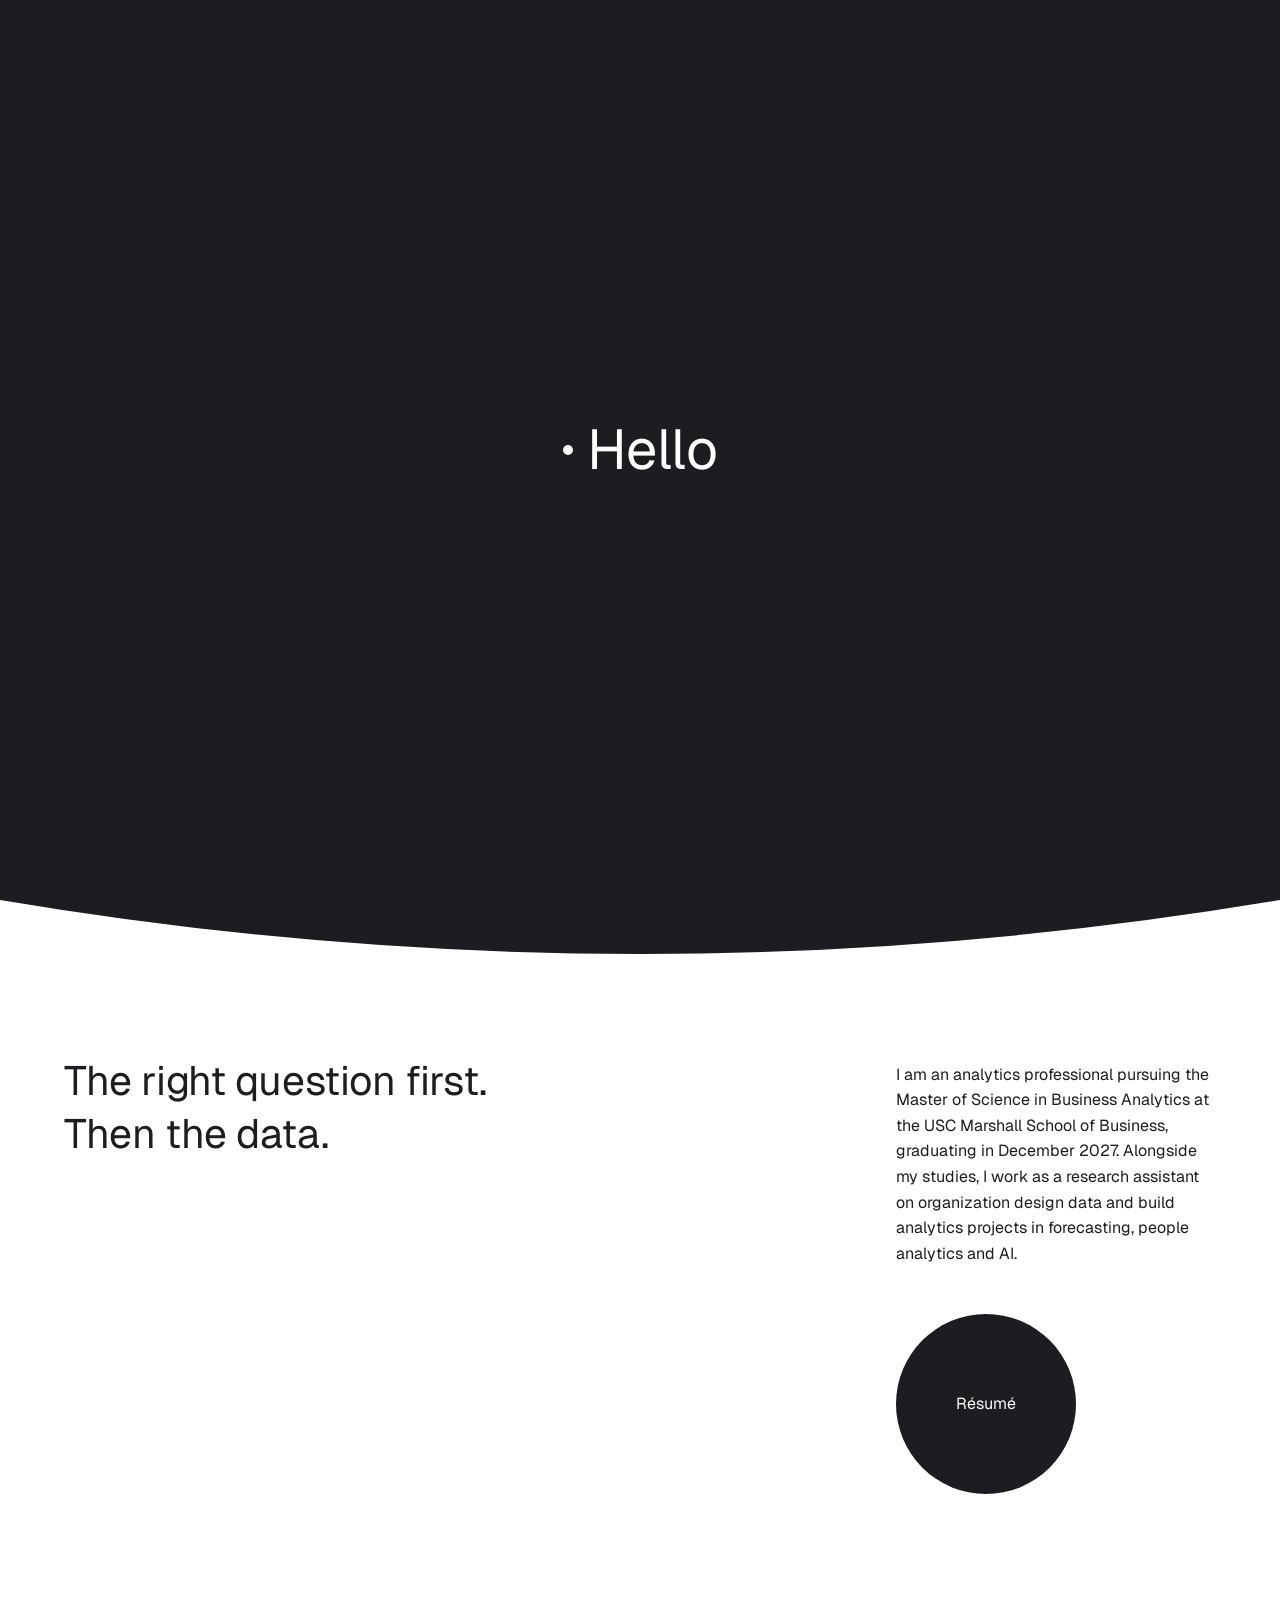
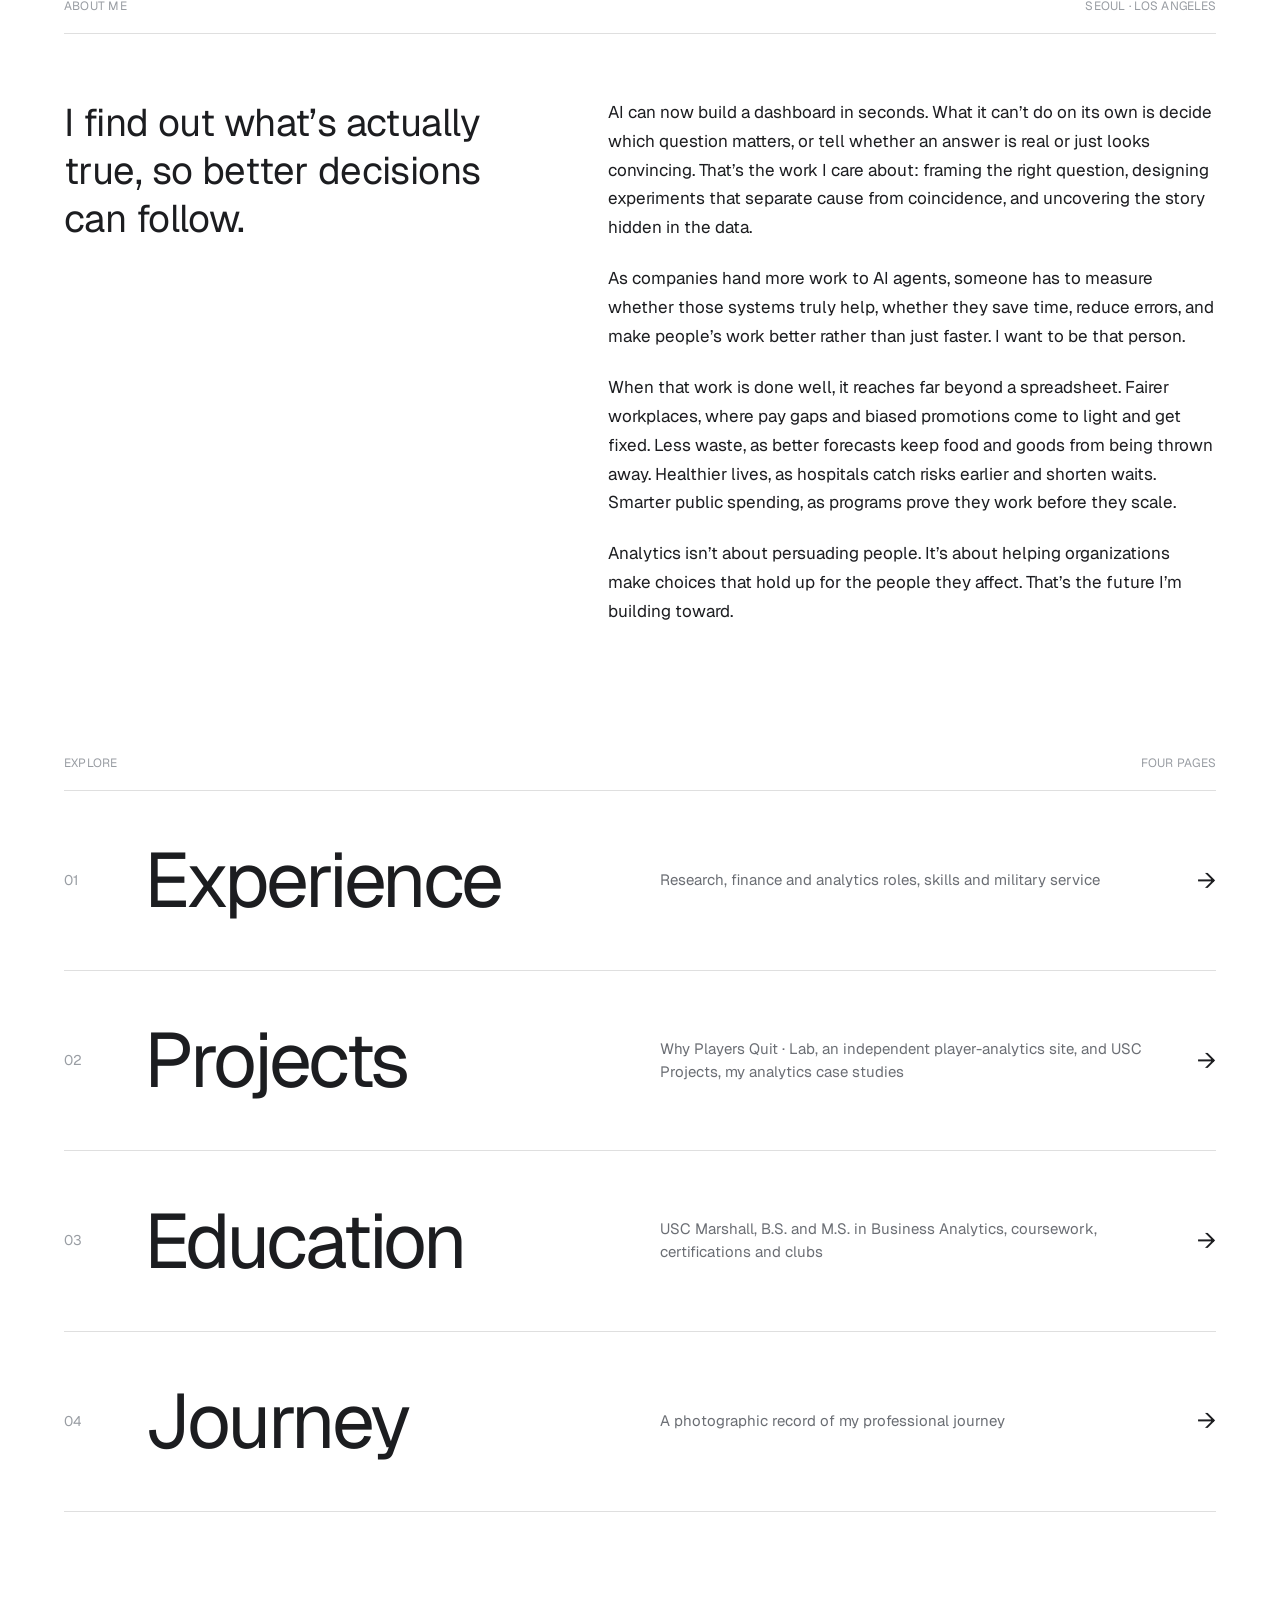
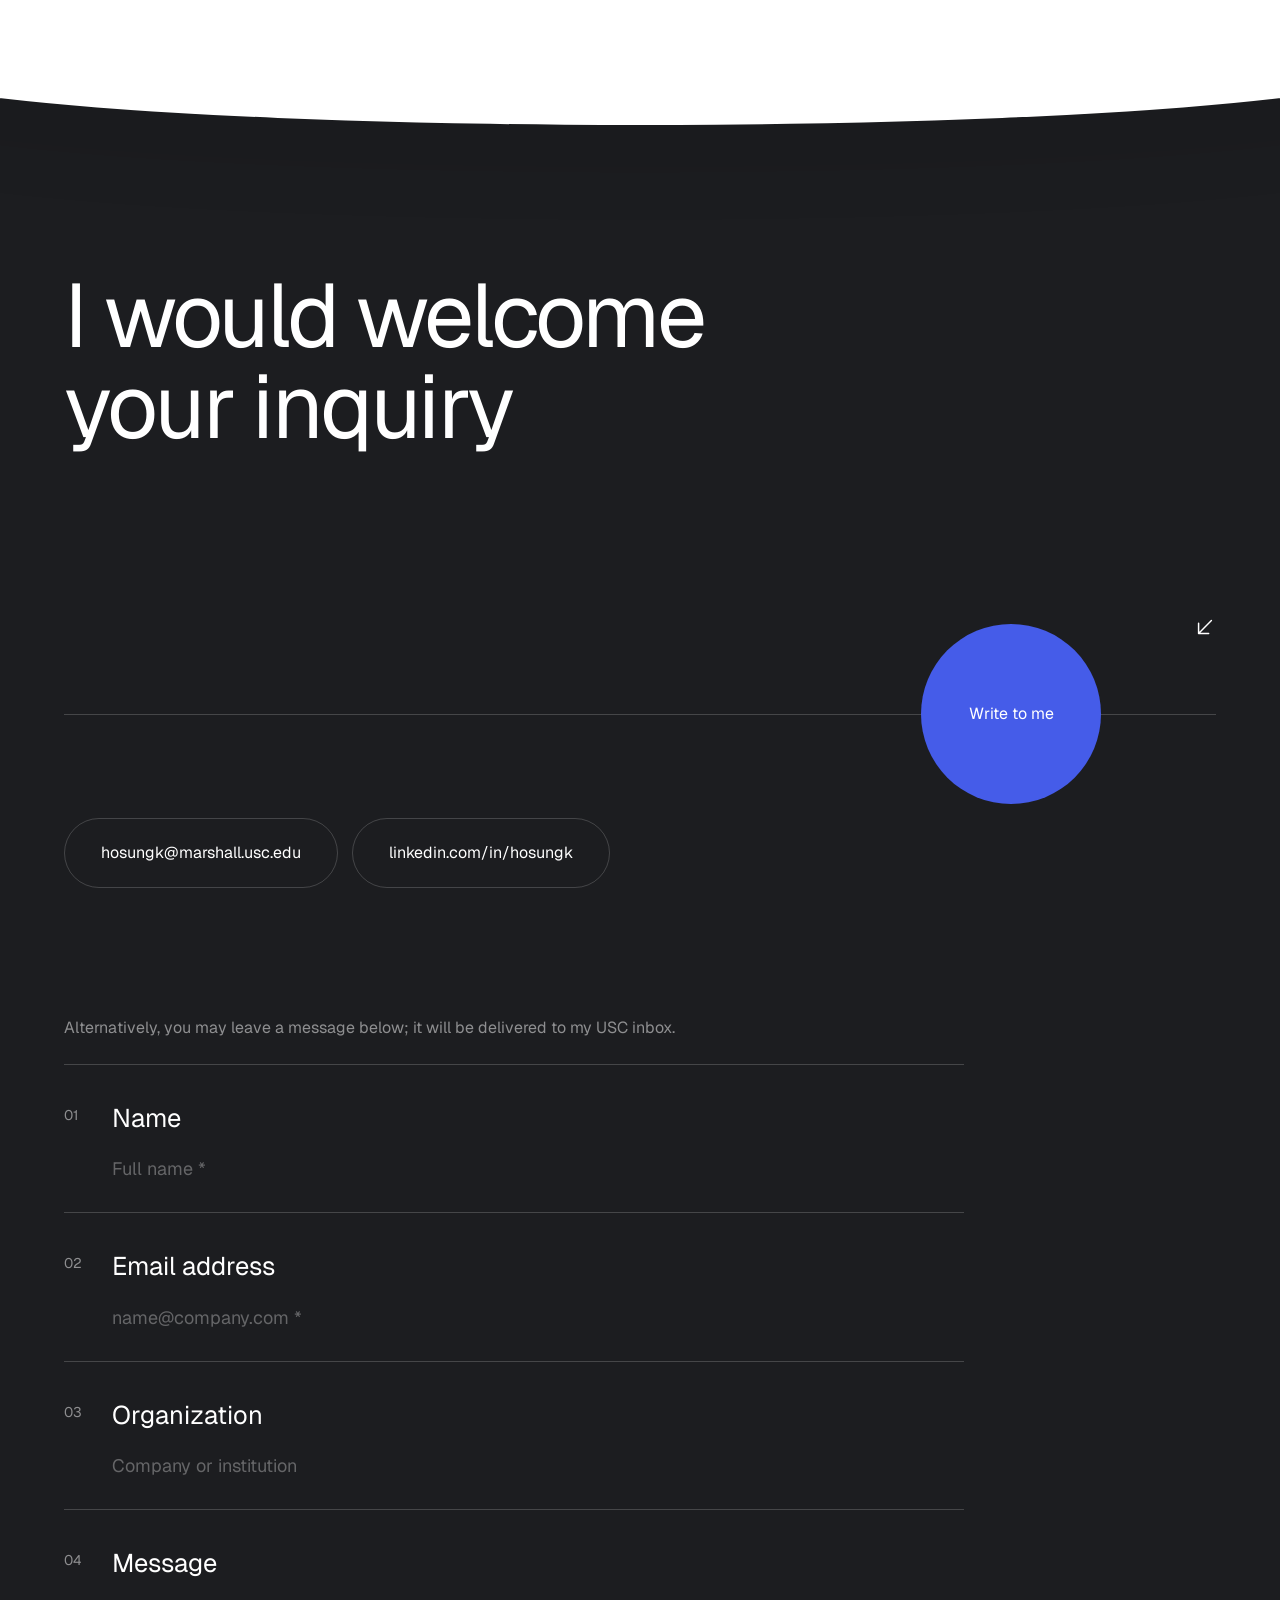
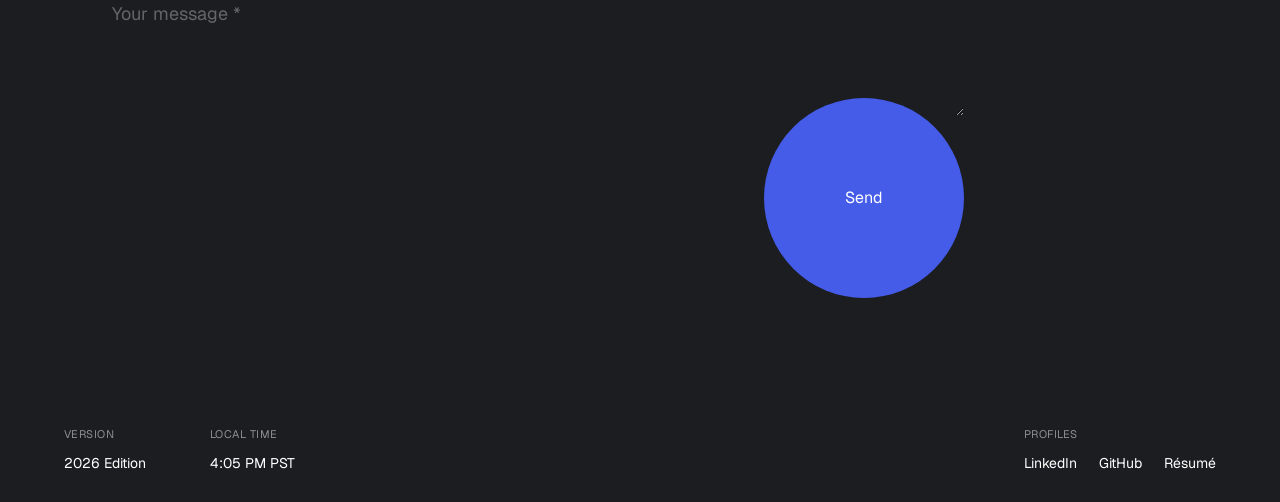
==== commit 37bab6be: "Point the Projects page and homepage to Why Players Quit · Lab Co-Authored-By: Claude Fable 5.2 <nor" ====
--- a/index.html
+++ b/index.html
@@ -129,7 +129,7 @@
     </div>
     <ul class="page-list">
       <li class="reveal"><a href="experience.html"><span class="pl-no">01</span><span class="pl-name">Experience</span><span class="pl-desc">Research, finance and analytics roles, skills and military service</span><span class="pl-arrow" aria-hidden="true">→</span></a></li>
-      <li class="reveal"><a href="projects.html"><span class="pl-no">02</span><span class="pl-name">Projects</span><span class="pl-desc">whyplayersquit, an independent player-analytics site, and USC Projects, my analytics case studies</span><span class="pl-arrow" aria-hidden="true">→</span></a></li>
+      <li class="reveal"><a href="projects.html"><span class="pl-no">02</span><span class="pl-name">Projects</span><span class="pl-desc">Why Players Quit · Lab, an independent player-analytics site, and USC Projects, my analytics case studies</span><span class="pl-arrow" aria-hidden="true">→</span></a></li>
       <li class="reveal"><a href="education.html"><span class="pl-no">03</span><span class="pl-name">Education</span><span class="pl-desc">USC Marshall, B.S. and M.S. in Business Analytics, coursework, certifications and clubs</span><span class="pl-arrow" aria-hidden="true">→</span></a></li>
       <li class="reveal"><a href="journey.html"><span class="pl-no">04</span><span class="pl-name">Journey</span><span class="pl-desc">A photographic record of my professional journey</span><span class="pl-arrow" aria-hidden="true">→</span></a></li>
     </ul>
